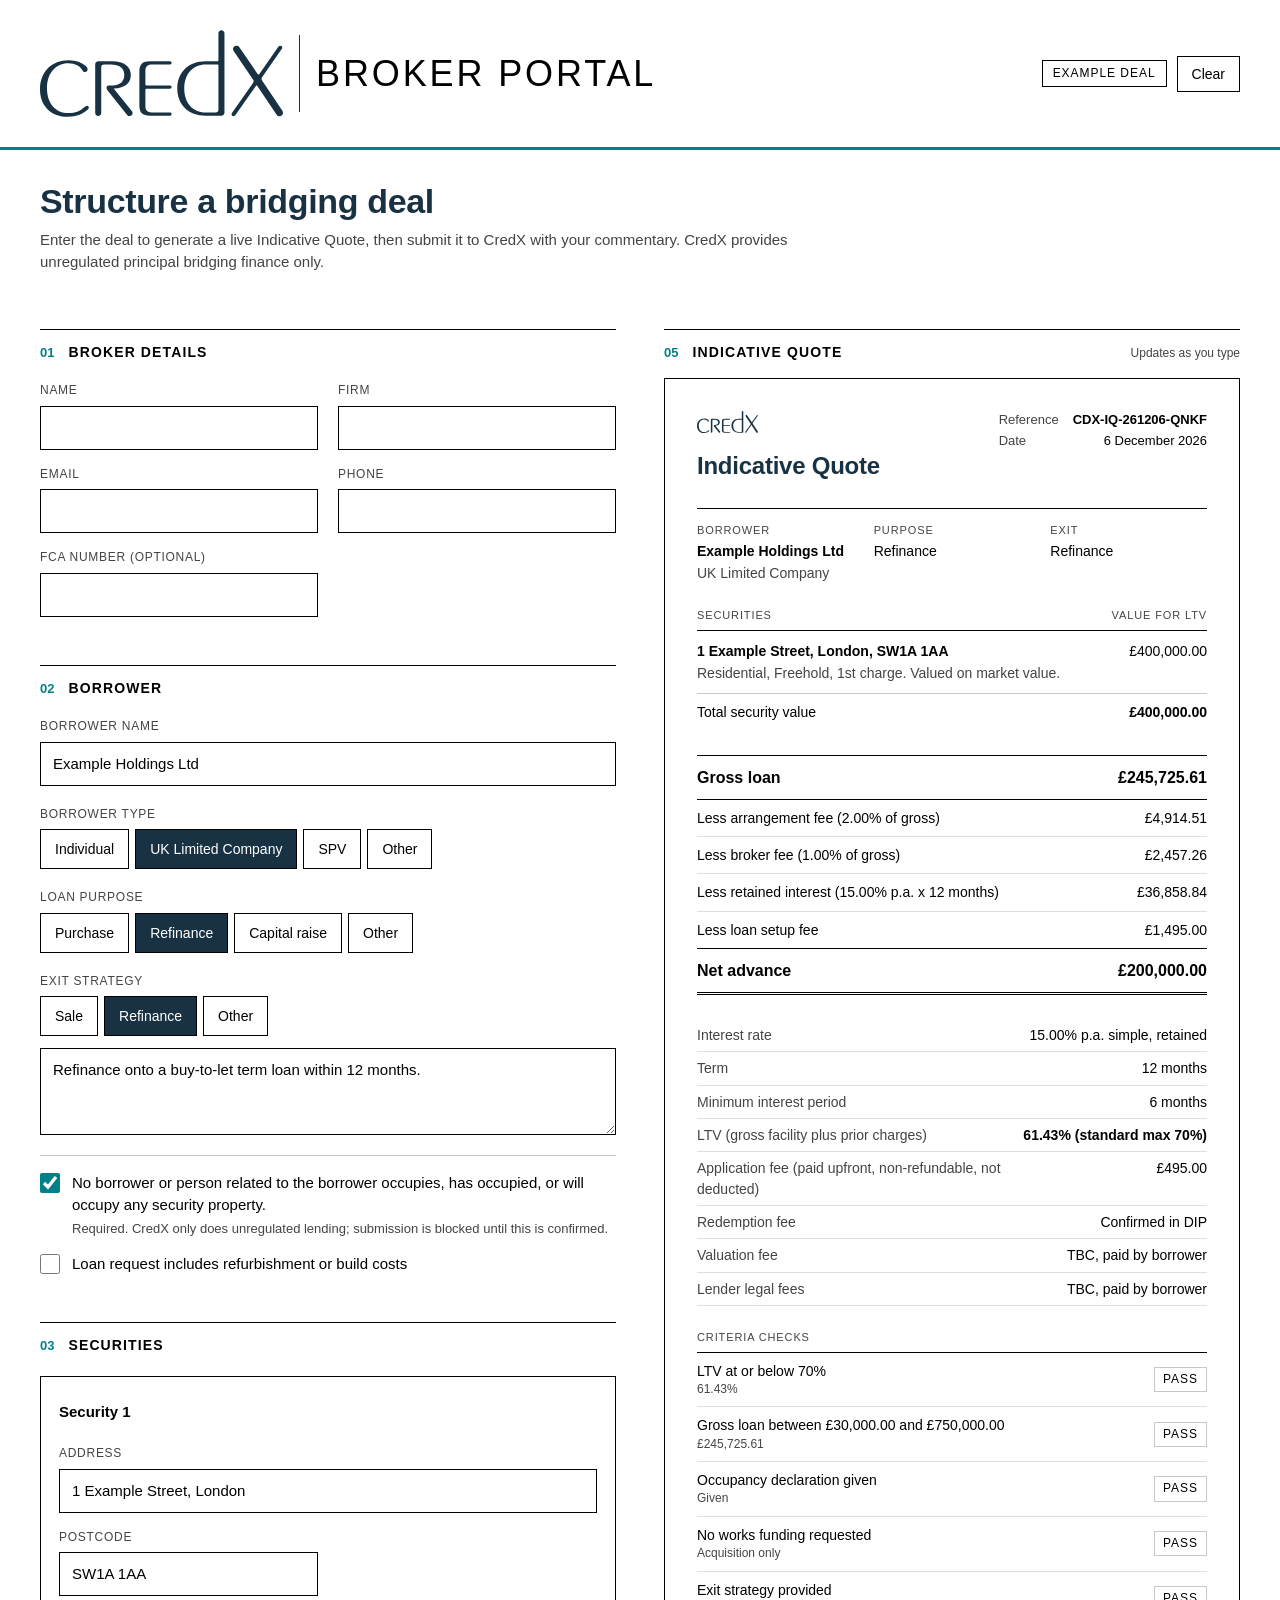
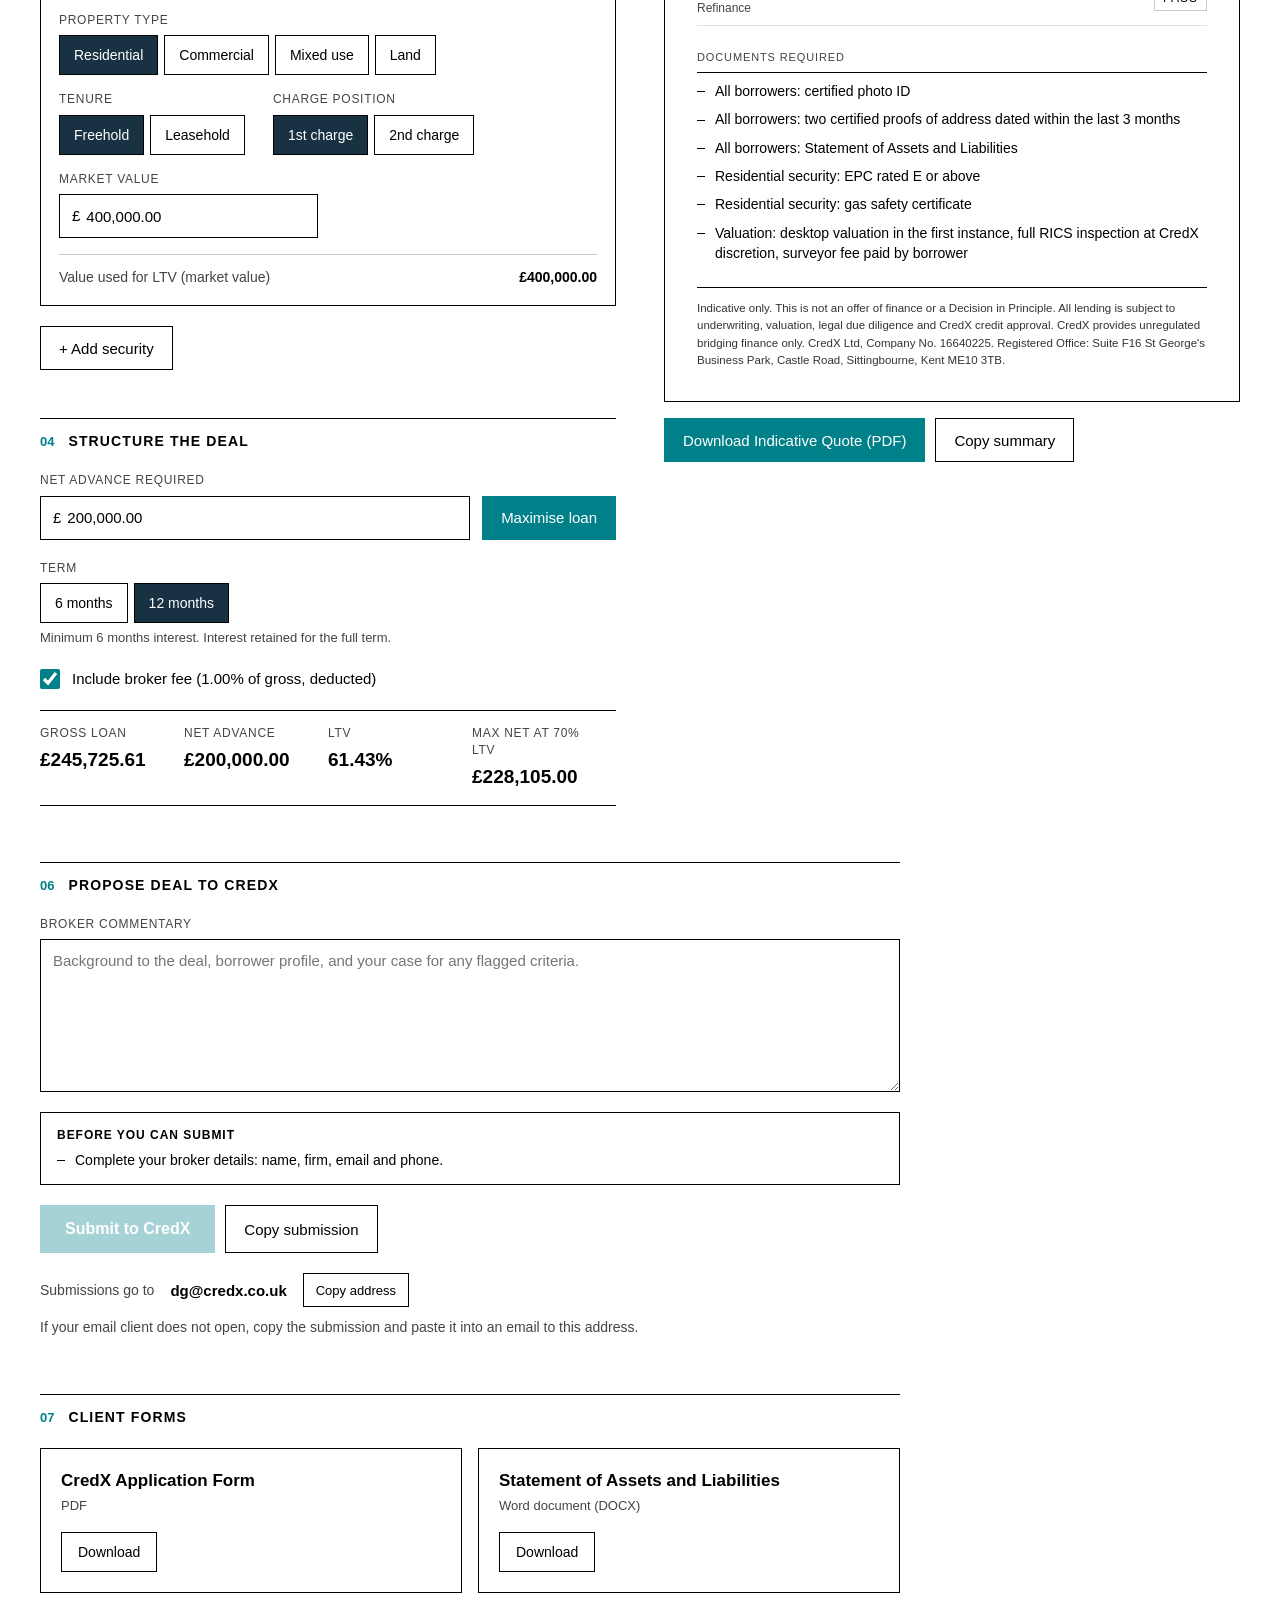
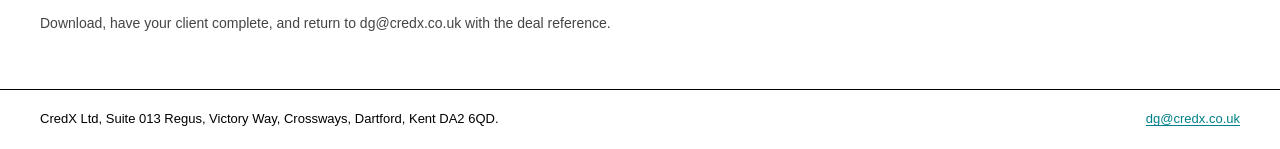
==== index.html @ 8bf1ad6c "Add CredX Broker Portal Static broker portal built from the Claude Design file "CredX Broker Portal." ====
<!DOCTYPE html>
<html lang="en-GB">
<head>
<meta charset="utf-8">
<meta name="viewport" content="width=device-width, initial-scale=1">
<title>CredX Broker Portal</title>
<link rel="icon" href="assets/credx-logo.svg" type="image/svg+xml">
<link rel="stylesheet" href="css/portal.css">
</head>
<body>
<div class="page">

<header class="site-header" data-noprint>
  <div class="wrap">
    <div class="brand">
      <img src="assets/credx-logo.svg" alt="CredX">
      <span class="divider" aria-hidden="true"></span>
      <span class="title">Broker Portal</span>
    </div>
    <div class="header-actions">
      <span class="tag" id="exampleTag">Example deal</span>
      <button type="button" class="btn btn-sm" id="loadExample">Load example</button>
      <button type="button" class="btn btn-sm" id="clearDeal">Clear</button>
    </div>
  </div>
</header>

<main class="wrap">

  <div class="intro" data-noprint>
    <h1>Structure a bridging deal</h1>
    <p>Enter the deal to generate a live Indicative Quote, then submit it to CredX with your commentary. CredX provides unregulated principal bridging finance only.</p>
  </div>

  <div class="main-grid">

    <div class="col" data-noprint>

      <!-- 1 BROKER -->
      <section class="block" aria-labelledby="h-broker">
        <div class="sec-head"><span class="n">01</span><h2 id="h-broker">Broker details</h2></div>
        <div class="fields">
          <label class="field"><span class="lbl">Name</span><input class="input" data-bind="broker.name" autocomplete="name"></label>
          <label class="field"><span class="lbl">Firm</span><input class="input" data-bind="broker.firm" autocomplete="organization"></label>
          <label class="field"><span class="lbl">Email</span><input class="input" type="email" data-bind="broker.email" autocomplete="email"></label>
          <label class="field"><span class="lbl">Phone</span><input class="input" type="tel" data-bind="broker.phone" autocomplete="tel"></label>
          <label class="field"><span class="lbl">FCA number (optional)</span><input class="input" data-bind="broker.fca"></label>
        </div>
      </section>

      <!-- 2 BORROWER -->
      <section class="block" aria-labelledby="h-borrower">
        <div class="sec-head"><span class="n">02</span><h2 id="h-borrower">Borrower</h2></div>
        <label class="field"><span class="lbl">Borrower name</span><input class="input" data-bind="borrower.name"></label>
        <div class="field" role="group" aria-labelledby="l-btype">
          <span class="lbl" id="l-btype">Borrower type</span>
          <div class="seg" data-seg="btype"></div>
        </div>
        <div class="field" role="group" aria-labelledby="l-purpose">
          <span class="lbl" id="l-purpose">Loan purpose</span>
          <div class="seg" data-seg="purpose"></div>
        </div>
        <div class="field">
          <span class="lbl" id="l-exit">Exit strategy</span>
          <div class="seg" data-seg="exit" role="group" aria-labelledby="l-exit"></div>
          <textarea class="textarea" data-bind="borrower.exitDetail" rows="3" style="margin-top:6px" aria-label="Exit detail" placeholder="Exit detail (required): how and when the loan will be repaid"></textarea>
        </div>
        <div class="checks">
          <label class="check">
            <input type="checkbox" data-bind="borrower.occupancy">
            <span class="stack"><span>No borrower or person related to the borrower occupies, has occupied, or will occupy any security property.</span><span class="note">Required. CredX only does unregulated lending; submission is blocked until this is confirmed.</span></span>
          </label>
          <label class="check">
            <input type="checkbox" data-bind="borrower.works">
            <span>Loan request includes refurbishment or build costs</span>
          </label>
          <div class="flagbox" id="worksFlag" role="alert">
            <span class="k">Flag</span>
            <span class="v">CredX does not fund works. Acquisition only.</span>
          </div>
        </div>
      </section>

      <!-- 3 SECURITIES -->
      <section class="block" aria-labelledby="h-secs">
        <div class="sec-head"><span class="n">03</span><h2 id="h-secs">Securities</h2></div>
        <div id="secList" style="display:flex;flex-direction:column;gap:20px"></div>
        <div><button type="button" class="btn" id="addSec">+ Add security</button></div>
      </section>

      <!-- 4 STRUCTURE -->
      <section class="block" aria-labelledby="h-structure">
        <div class="sec-head"><span class="n">04</span><h2 id="h-structure">Structure the deal</h2></div>
        <div class="net-row">
          <label class="field"><span class="lbl">Net advance required</span><span class="money"><span>£</span><input inputmode="decimal" data-bind="net" data-money placeholder="0.00"></span></label>
          <button type="button" class="btn btn-primary" id="maximise">Maximise loan</button>
        </div>
        <div class="field">
          <span class="lbl" id="l-term">Term</span>
          <div class="seg" data-seg="term" role="group" aria-labelledby="l-term"></div>
          <span class="note" id="termNote"></span>
        </div>
        <label class="check center">
          <input type="checkbox" data-bind="brokerOn">
          <span id="brokerFeeLabel"></span>
        </label>
        <div class="stats" aria-live="polite">
          <div class="stat"><span class="lbl">Gross loan</span><b id="rGross"></b></div>
          <div class="stat"><span class="lbl">Net advance</span><b id="rNet"></b></div>
          <div class="stat"><span class="lbl">LTV</span><b id="rLtv"></b></div>
          <div class="stat"><span class="lbl" id="rMaxLabel"></span><b id="rMax"></b></div>
        </div>
        <span class="note" id="rMsg" style="color:var(--ink)">Security value is not sufficient for a loan at the maximum LTV after prior charges.</span>
      </section>
    </div>

    <!-- 5 INDICATIVE QUOTE -->
    <section class="block quote-block" aria-labelledby="h-quote">
      <div class="sec-head" data-noprint><span class="n">05</span><h2 id="h-quote">Indicative Quote</h2><span class="aside">Updates as you type</span></div>
      <article class="quote">
        <div class="q-head">
          <div class="logo">
            <img src="assets/credx-logo.svg" alt="CredX">
            <h3>Indicative Quote</h3>
          </div>
          <div class="q-meta">
            <span>Reference</span><span class="strong" id="qRef"></span>
            <span>Date</span><span id="qDate"></span>
          </div>
        </div>

        <div class="q-parties">
          <div><span class="cap">Borrower</span><span class="strong" id="qBorrower"></span><span class="muted" id="qBorrowerType"></span></div>
          <div><span class="cap">Purpose</span><span id="qPurpose"></span></div>
          <div><span class="cap">Exit</span><span id="qExit"></span></div>
        </div>

        <div class="q-list">
          <div class="head cap cap-rule"><span>Securities</span><span>Value for LTV</span></div>
          <div id="qSecs"></div>
          <div class="row"><span>Total security value</span><span class="strong" id="qTotal"></span></div>
          <div class="row tight" id="qPriorRow"><span>Total prior charges</span><span id="qPrior"></span></div>
        </div>

        <div class="q-list">
          <div class="row total"><span>Gross loan</span><span id="qGross"></span></div>
          <div class="row hair"><span id="qArrLabel"></span><span id="qArr"></span></div>
          <div class="row hair" id="qBrkRow"><span id="qBrkLabel"></span><span id="qBrk"></span></div>
          <div class="row hair"><span id="qIntLabel"></span><span id="qInt"></span></div>
          <div class="row rule"><span>Less loan setup fee</span><span id="qSetup"></span></div>
          <div class="row net"><span>Net advance</span><span id="qNet"></span></div>
        </div>

        <div class="terms">
          <span>Interest rate</span><span id="qRate"></span>
          <span>Term</span><span id="qTerm"></span>
          <span>Minimum interest period</span><span id="qMinInt"></span>
          <span>LTV (gross facility plus prior charges)</span><span class="strong" id="qLtv"></span>
          <span>Application fee (paid upfront, non-refundable, not deducted)</span><span id="qAppFee"></span>
          <span>Redemption fee</span><span id="qRedemption"></span>
          <span>Valuation fee</span><span id="qValuation"></span>
          <span>Lender legal fees</span><span id="qLegal"></span>
        </div>

        <div class="q-list">
          <div class="cap cap-rule">Criteria checks</div>
          <div id="qCriteria"></div>
        </div>

        <div class="bullets">
          <div class="cap cap-rule">Documents required</div>
          <div class="bullets" id="qDocs"></div>
        </div>

        <p class="disclaimer">Indicative only. This is not an offer of finance or a Decision in Principle. All lending is subject to underwriting, valuation, legal due diligence and CredX credit approval. CredX provides unregulated bridging finance only. CredX Ltd, Company No. 16640225. Registered Office: Suite F16 St George's Business Park, Castle Road, Sittingbourne, Kent ME10 3TB.</p>
      </article>
      <div class="actions" data-noprint>
        <button type="button" class="btn btn-primary" id="printQuote">Download Indicative Quote (PDF)</button>
        <button type="button" class="btn" id="copySummary" data-label="Copy summary">Copy summary</button>
      </div>
    </section>
  </div>

  <!-- 6 PROPOSE -->
  <section class="block narrow" data-noprint aria-labelledby="h-propose">
    <div class="sec-head"><span class="n">06</span><h2 id="h-propose">Propose deal to CredX</h2></div>
    <label class="field">
      <span class="lbl" id="commentaryLabel">Broker commentary</span>
      <textarea class="textarea" data-bind="commentary" rows="6" placeholder="Background to the deal, borrower profile, and your case for any flagged criteria."></textarea>
    </label>
    <div class="blockers" id="blockers">
      <span class="k">Before you can submit</span>
      <div class="bullets" id="blockerList"></div>
    </div>
    <div class="actions">
      <button type="button" class="btn btn-primary btn-lg" id="submitDeal">Submit to CredX</button>
      <button type="button" class="btn btn-tall" id="copySubmission" data-label="Copy submission">Copy submission</button>
    </div>
    <p class="done" id="submitted" role="status">Your email is ready to send. CredX will review the deal and, if suitable, issue a formal DIP.</p>
    <div class="sendto">
      <span class="muted">Submissions go to</span>
      <span class="addr" id="submitEmail"></span>
      <button type="button" class="btn btn-xs" id="copyEmail" data-label="Copy address">Copy address</button>
      <span class="full">If your email client does not open, copy the submission and paste it into an email to this address.</span>
    </div>
  </section>

  <!-- 7 FORMS -->
  <section class="block narrow" data-noprint aria-labelledby="h-forms">
    <div class="sec-head"><span class="n">07</span><h2 id="h-forms">Client forms</h2></div>
    <div class="form-grid">
      <div class="form-card">
        <div><span class="name">CredX Application Form</span><span class="note">PDF</span></div>
        <a class="dl" id="formApp" download>Download</a>
      </div>
      <div class="form-card">
        <div><span class="name">Statement of Assets and Liabilities</span><span class="note">Word document (DOCX)</span></div>
        <a class="dl" id="formSal" download>Download</a>
      </div>
    </div>
    <p class="muted" style="margin:0;font-size:14px">Download, have your client complete, and return to <span class="submit-email-text"></span> with the deal reference.</p>
  </section>
</main>

<footer class="site-footer" data-noprint>
  <div class="wrap">
    <span>CredX Ltd, Suite 013 Regus, Victory Way, Crossways, Dartford, Kent DA2 6QD.</span>
    <a id="footerEmail"></a>
  </div>
</footer>
</div>

<div class="sr-only" aria-live="polite" id="announce"></div>

<script src="js/config.js"></script>
<script src="js/calc.js"></script>
<script src="js/app.js"></script>
</body>
</html>
---- css/portal.css ----
:root {
  --ink: #000;
  --navy: #193243;
  --teal: #008189;
  --muted: #444;
  --rule: #c8c8c8;
  --hair: #e0e0e0;
  --amber: #B45309;
  --red: #C62828;
  --gutter: clamp(16px, 4vw, 40px);
}

html, body { margin: 0; padding: 0; background: #fff; color: var(--ink); }
body { font-family: Aptos, "Segoe UI", Calibri, sans-serif; font-variant-numeric: tabular-nums; -webkit-text-size-adjust: 100%; }
* { box-sizing: border-box; }
a { color: var(--teal); text-decoration: underline; text-underline-offset: 2px; }
a:hover { color: var(--navy); text-decoration-thickness: 2px; }
input, textarea, select, button { font-family: inherit; font-variant-numeric: tabular-nums; }
input[type=checkbox] { accent-color: var(--teal); }
[hidden] { display: none !important; }

.page { min-height: 100vh; display: flex; flex-direction: column; font-size: 15px; line-height: 1.45; }
.wrap { max-width: 1280px; margin: 0 auto; width: 100%; }

/* Header */
.site-header { border-bottom: 3px solid var(--teal); }
.site-header .wrap { padding: 18px var(--gutter); display: flex; flex-wrap: wrap; align-items: center; justify-content: space-between; gap: 16px; }
.brand { display: flex; align-items: center; gap: 16px; min-width: 0; }
.brand img { width: 243px; max-width: 42vw; height: auto; aspect-ratio: 243 / 111; object-fit: contain; display: block; }
.brand .divider { width: 1px; height: 77px; max-height: 18vw; background: var(--navy); flex: none; }
.brand .title { letter-spacing: .08em; text-transform: uppercase; font-size: clamp(18px, 4.5vw, 36px); line-height: 1.1; }
.header-actions { display: flex; align-items: center; gap: 10px; }
.tag { border: 1px solid var(--ink); padding: 4px 10px; font-size: 12px; letter-spacing: .08em; text-transform: uppercase; }

/* Buttons */
.btn { height: 44px; padding: 0 18px; border: 1px solid var(--ink); background: #fff; color: var(--ink); font-size: 15px; cursor: pointer; border-radius: 0; }
.btn:hover { text-decoration: underline; }
.btn:focus-visible, .seg button:focus-visible, .dl:focus-visible { outline: 2px solid var(--teal); outline-offset: 2px; }
.btn-sm { height: 36px; padding: 0 14px; font-size: 14px; }
.btn-xs { height: 34px; padding: 0 12px; font-size: 13px; }
.btn-primary { border-color: var(--teal); background: var(--teal); color: #fff; }
.btn-lg { height: 48px; padding: 0 24px; font-size: 16px; font-weight: 600; }
.btn-tall { height: 48px; }
.btn[disabled] { opacity: .35; cursor: not-allowed; }
.btn[disabled]:hover { text-decoration: none; }

/* Layout */
main.wrap { flex: 1; padding: 32px var(--gutter) 56px; display: flex; flex-direction: column; gap: 56px; }
.intro { display: flex; flex-direction: column; gap: 8px; max-width: 760px; }
.intro h1 { margin: 0; color: var(--navy); font-size: clamp(26px, 4vw, 34px); font-weight: 600; letter-spacing: -.01em; line-height: 1.15; }
.intro p { margin: 0; color: var(--muted); text-wrap: pretty; }
.main-grid { display: grid; grid-template-columns: repeat(auto-fit, minmax(min(100%, 500px), 1fr)); gap: 48px; align-items: start; }
.col { display: flex; flex-direction: column; gap: 48px; min-width: 0; }
.narrow { max-width: 860px; }

section.block { display: flex; flex-direction: column; gap: 20px; min-width: 0; }
section.quote-block { gap: 16px; }
.sec-head { display: flex; align-items: baseline; gap: 14px; border-top: 1px solid var(--ink); padding-top: 12px; }
.sec-head .n { font-size: 13px; color: var(--teal); font-weight: 600; }
.sec-head h2 { margin: 0; flex: none; white-space: nowrap; font-size: 14px; font-weight: 600; letter-spacing: .08em; text-transform: uppercase; }
.sec-head .aside { margin-left: auto; font-size: 12px; color: var(--muted); }

/* Fields */
.fields { display: grid; grid-template-columns: repeat(auto-fill, minmax(min(100%, 220px), 1fr)); gap: 16px 20px; }
.fields.sm { grid-template-columns: repeat(auto-fill, minmax(min(100%, 200px), 1fr)); }
.fields .full { grid-column: 1 / -1; }
.field { display: flex; flex-direction: column; gap: 6px; min-width: 0; }
.lbl { font-size: 12px; letter-spacing: .06em; text-transform: uppercase; color: var(--muted); }
.input, .textarea { width: 100%; border: 1px solid var(--ink); border-radius: 0; font-size: 15px; background: #fff; color: var(--ink); outline: none; }
.input { height: 44px; padding: 0 12px; }
.textarea { padding: 10px 12px; line-height: 1.45; resize: vertical; }
.input:focus, .textarea:focus { box-shadow: inset 0 0 0 1px var(--ink); }
.upper { text-transform: uppercase; }
.money { display: flex; align-items: center; border: 1px solid var(--ink); height: 44px; }
.money:focus-within { box-shadow: inset 0 0 0 1px var(--ink); }
.money span { padding: 0 0 0 12px; }
.money input { flex: 1; min-width: 0; height: 42px; padding: 0 12px 0 6px; border: none; font-size: 15px; background: #fff; color: var(--ink); outline: none; }

.seg { display: flex; flex-wrap: wrap; gap: 6px; }
.seg button { min-height: 40px; padding: 0 14px; border: 1px solid var(--ink); border-radius: 0; font-size: 14px; cursor: pointer; background: #fff; color: var(--ink); }
.seg button[aria-pressed="true"] { background: var(--navy); color: #fff; }
.seg-row { display: flex; flex-wrap: wrap; gap: 16px 28px; }

.checks { display: flex; flex-direction: column; gap: 14px; border-top: 1px solid var(--rule); padding-top: 16px; }
.check { display: flex; gap: 12px; align-items: flex-start; cursor: pointer; }
.check.center { align-items: center; }
.check input { width: 20px; height: 20px; margin: 1px 0 0; flex: none; }
.check.center input { margin: 0; }
.check .stack { display: flex; flex-direction: column; gap: 4px; }
.note { font-size: 13px; color: var(--muted); }
.flagbox { border: 2px solid var(--ink); padding: 12px 16px; display: flex; gap: 14px; align-items: baseline; }
.flagbox .k { font-size: 12px; font-weight: 700; letter-spacing: .1em; text-transform: uppercase; }
.flagbox .v { font-weight: 600; }

/* Securities */
.sec-card { display: flex; flex-direction: column; gap: 16px; border: 1px solid var(--ink); padding: 18px; }
.sec-card .top { display: flex; justify-content: space-between; align-items: center; gap: 12px; min-height: 34px; }
.sec-card .top span { font-weight: 600; }
.ltv-line { display: flex; justify-content: space-between; gap: 12px; border-top: 1px solid var(--rule); padding-top: 12px; font-size: 14px; }
.ltv-line span:first-child { color: var(--muted); }
.ltv-line span:last-child { font-weight: 600; white-space: nowrap; }

/* Structure */
.net-row { display: flex; flex-wrap: wrap; gap: 12px; align-items: flex-end; }
.net-row .field { flex: 1 1 240px; }
.stats { display: grid; grid-template-columns: repeat(auto-fit, minmax(min(100%, 130px), 1fr)); border-top: 1px solid var(--ink); border-bottom: 1px solid var(--ink); }
.stat { padding: 14px 12px 14px 0; display: flex; flex-direction: column; gap: 4px; }
.stat b { font-size: 19px; font-weight: 600; }

/* Quote */
.quote { border: 1px solid var(--ink); padding: clamp(18px, 3vw, 32px); display: flex; flex-direction: column; gap: 24px; background: #fff; }
.q-head { display: flex; justify-content: space-between; align-items: flex-start; gap: 16px; flex-wrap: wrap; }
.q-head .logo { display: flex; flex-direction: column; gap: 6px; }
.q-head img { height: 22px; width: auto; display: block; align-self: flex-start; }
.q-head h3 { margin: 10px 0 0; font-size: 24px; font-weight: 600; color: var(--navy); letter-spacing: -.01em; }
.q-meta { display: grid; grid-template-columns: auto auto; gap: 2px 14px; font-size: 13px; }
.q-meta span:nth-child(odd) { color: var(--muted); }
.q-meta span:nth-child(even) { text-align: right; }
.q-parties { display: grid; grid-template-columns: repeat(auto-fit, minmax(min(100%, 150px), 1fr)); gap: 12px 20px; border-top: 1px solid var(--ink); padding-top: 14px; font-size: 14px; }
.q-parties > div { display: flex; flex-direction: column; gap: 2px; }
.cap { font-size: 11px; letter-spacing: .08em; text-transform: uppercase; color: var(--muted); }
.cap-rule { border-bottom: 1px solid var(--ink); padding-bottom: 6px; }
.muted { color: var(--muted); }
.strong { font-weight: 600; }

.q-list { display: flex; flex-direction: column; font-size: 14px; }
.q-list .head { display: flex; justify-content: space-between; gap: 12px; }
.q-sec { display: flex; justify-content: space-between; gap: 16px; padding: 10px 0; border-bottom: 1px solid var(--rule); }
.q-sec > div { display: flex; flex-direction: column; gap: 2px; min-width: 0; }
.q-sec .addr { font-weight: 600; overflow-wrap: anywhere; }
.q-sec > span { white-space: nowrap; }
.row { display: flex; justify-content: space-between; gap: 12px; padding: 8px 0; }
.row.tight { padding: 0 0 8px; }
.row.hair { border-bottom: 1px solid var(--hair); }
.row.rule { border-bottom: 1px solid var(--ink); }
.row.total { border-top: 1px solid var(--ink); border-bottom: 1px solid var(--ink); padding: 10px 0; font-size: 16px; font-weight: 600; }
.row.net { border-bottom: 3px double var(--ink); padding: 10px 0; font-size: 16px; font-weight: 600; }
.row span:last-child { text-align: right; white-space: nowrap; }

.terms { display: grid; grid-template-columns: minmax(0, 1fr) auto; font-size: 14px; }
.terms span { padding: 6px 0; border-bottom: 1px solid var(--hair); }
.terms span:nth-child(odd) { padding-right: 12px; color: var(--muted); }
.terms span:nth-child(even) { text-align: right; }

.crit { display: flex; justify-content: space-between; align-items: center; gap: 12px; padding: 8px 0; border-bottom: 1px solid var(--hair); font-size: 14px; }
.crit > span:first-child { display: flex; flex-direction: column; min-width: 0; }
.crit small { font-size: 12px; color: var(--muted); }
.crit small.amber { color: var(--amber); }
.crit small.flag { color: var(--red); }
.badge { min-width: 52px; text-align: center; font-size: 12px; letter-spacing: .08em; text-transform: uppercase; padding: 3px 8px; border: 1px solid var(--rule); flex: none; }
.badge.amber { font-weight: 700; border: 2px solid var(--amber); color: var(--amber); }
.badge.flag { font-weight: 700; border: 2px solid var(--red); color: var(--red); }
.amber-text { color: var(--amber); }
.red-text { color: var(--red); }

.bullets { display: flex; flex-direction: column; gap: 8px; }
.bullet { display: flex; gap: 10px; align-items: flex-start; font-size: 14px; }
.bullet::before { content: ""; flex: none; width: 8px; border-top: 1px solid var(--ink); margin-top: .72em; }
.bullet span { text-wrap: pretty; }
.disclaimer { margin: 0; border-top: 1px solid var(--ink); padding-top: 12px; font-size: 11.5px; line-height: 1.5; color: #333; text-wrap: pretty; }
.actions { display: flex; flex-wrap: wrap; gap: 10px; }

/* Propose */
.blockers { display: flex; flex-direction: column; gap: 6px; border: 1px solid var(--ink); padding: 14px 16px; }
.blockers .k { font-size: 12px; font-weight: 700; letter-spacing: .08em; text-transform: uppercase; }
.done { margin: 0; border-top: 1px solid var(--ink); border-bottom: 1px solid var(--ink); padding: 12px 0; font-weight: 600; }
.sendto { display: flex; flex-wrap: wrap; align-items: center; gap: 10px 16px; font-size: 14px; }
.sendto .addr { user-select: all; font-weight: 600; font-size: 15px; }
.sendto .full { color: var(--muted); flex-basis: 100%; }

/* Forms */
.form-grid { display: grid; grid-template-columns: repeat(auto-fit, minmax(min(100%, 280px), 1fr)); gap: 16px; }
.form-card { border: 1px solid var(--ink); padding: 20px; display: flex; flex-direction: column; gap: 16px; justify-content: space-between; }
.form-card > div { display: flex; flex-direction: column; gap: 4px; }
.form-card .name { font-size: 17px; font-weight: 600; }
.dl { align-self: flex-start; display: inline-flex; align-items: center; height: 40px; padding: 0 16px; border: 1px solid var(--ink); color: var(--ink); text-decoration: none; font-size: 14px; }
.dl:hover { color: var(--ink); text-decoration: underline; text-decoration-thickness: 1px; }

/* Footer */
.site-footer { border-top: 1px solid var(--ink); }
.site-footer .wrap { padding: 20px var(--gutter); display: flex; flex-wrap: wrap; justify-content: space-between; gap: 8px 24px; font-size: 13px; }

.sr-only { position: absolute; width: 1px; height: 1px; padding: 0; margin: -1px; overflow: hidden; clip: rect(0 0 0 0); white-space: nowrap; border: 0; }

@media print {
  @page { size: A4; margin: 14mm; }
  [data-noprint] { display: none !important; }
  .main-grid { display: block !important; }
  main.wrap { padding: 0; }
  .quote { border: none !important; padding: 0 !important; }
  body { -webkit-print-color-adjust: exact; print-color-adjust: exact; }
}
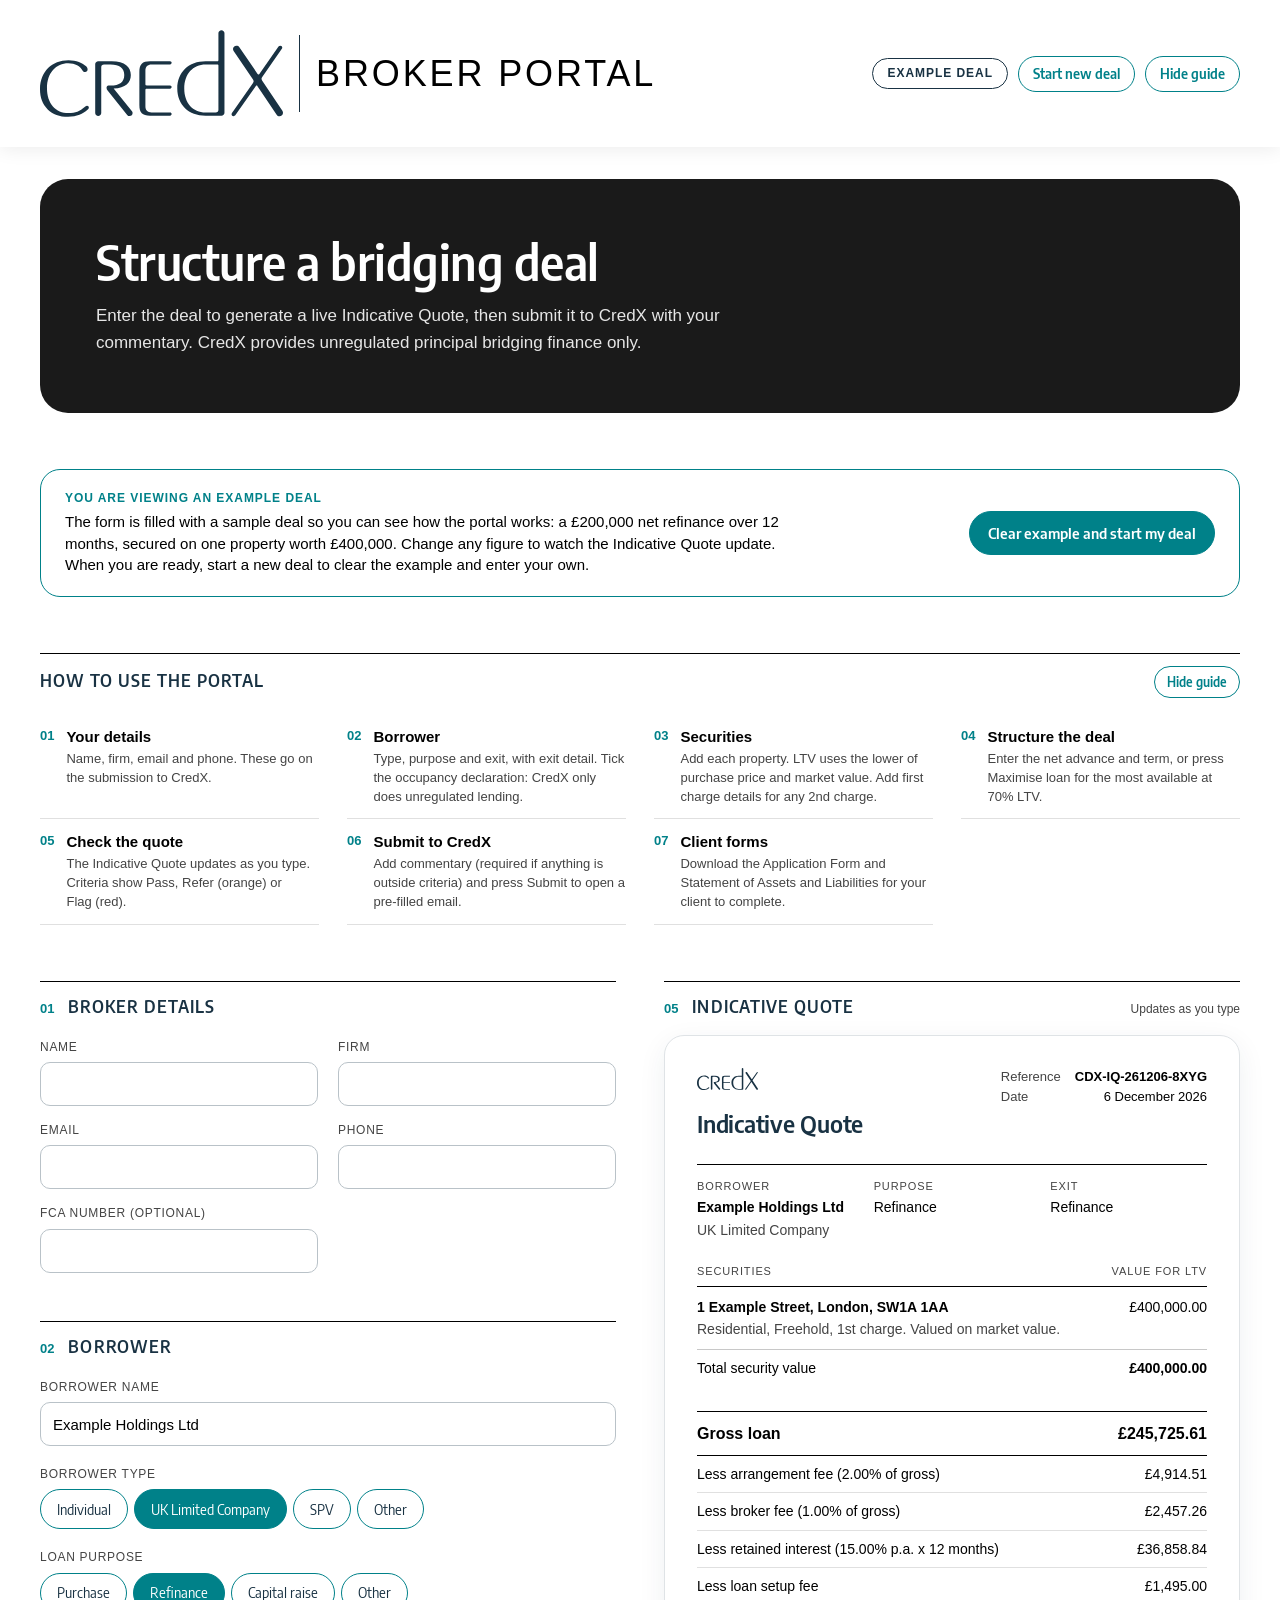
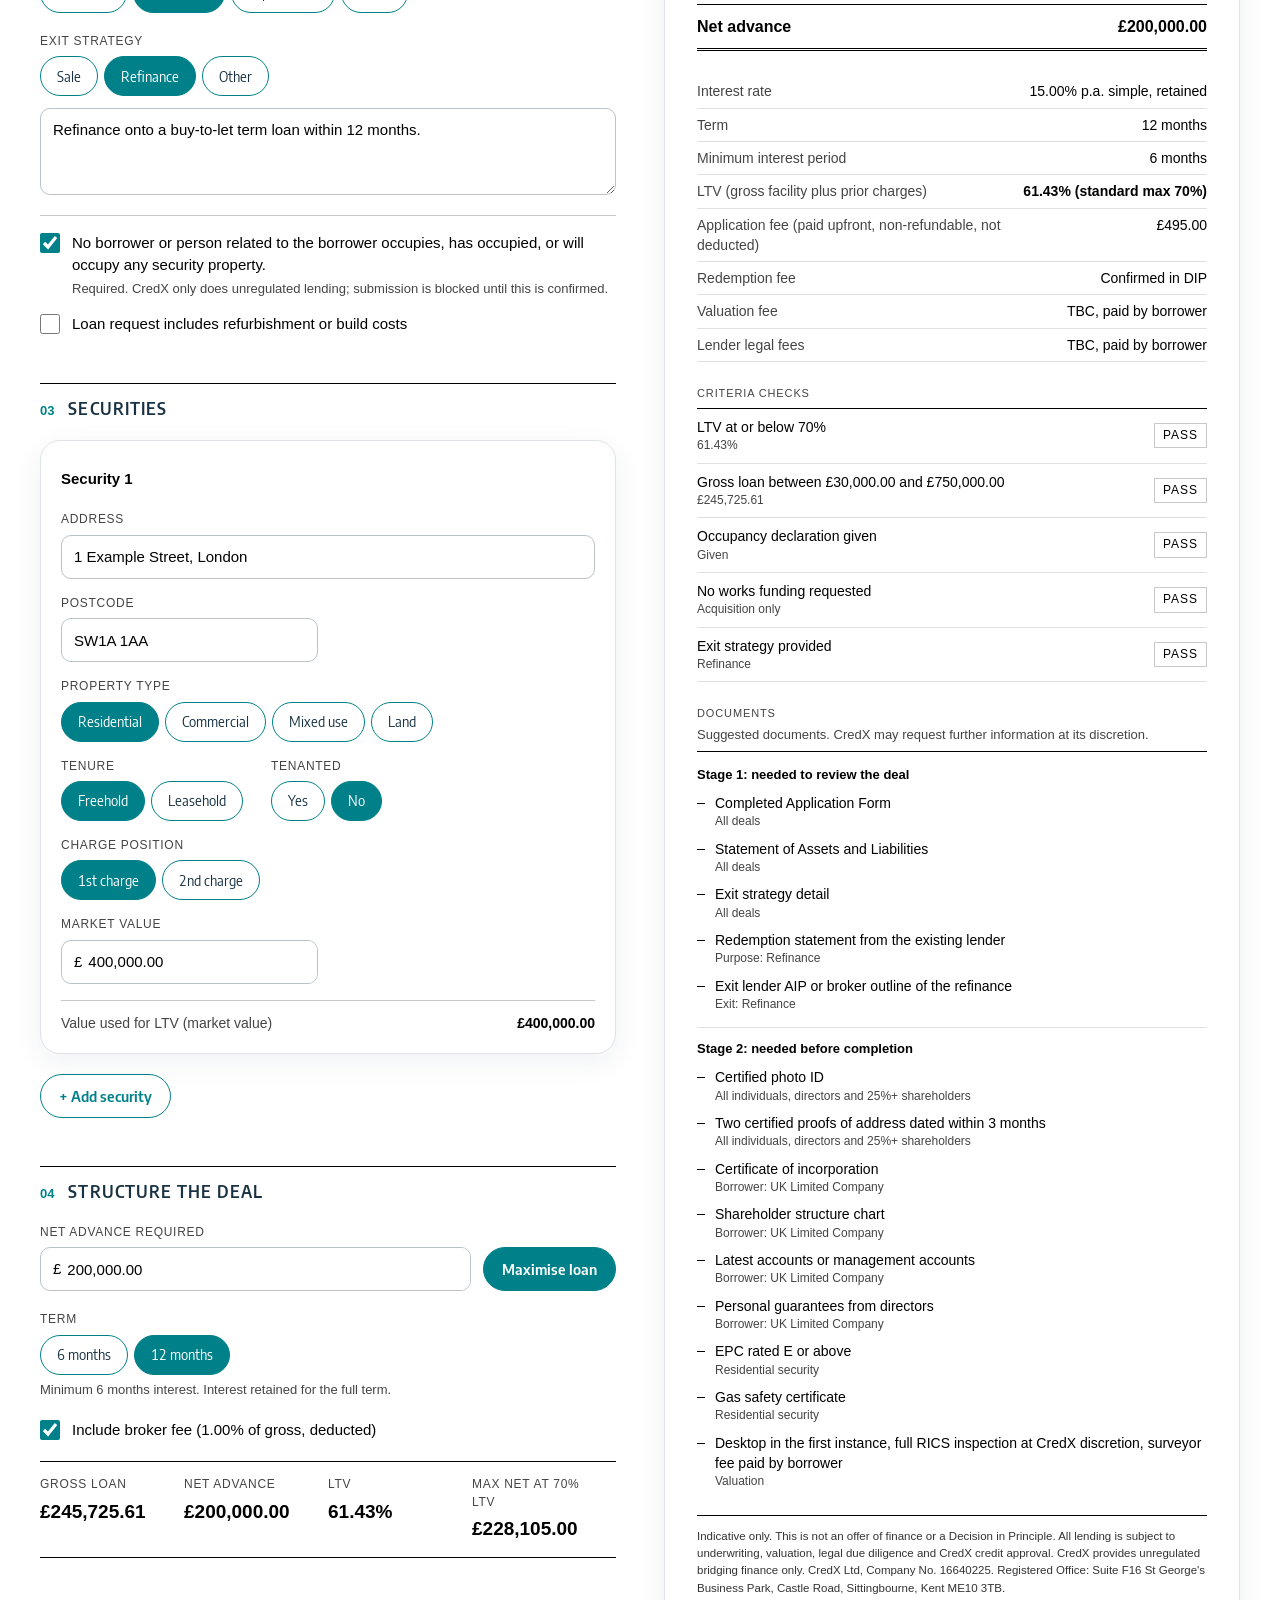
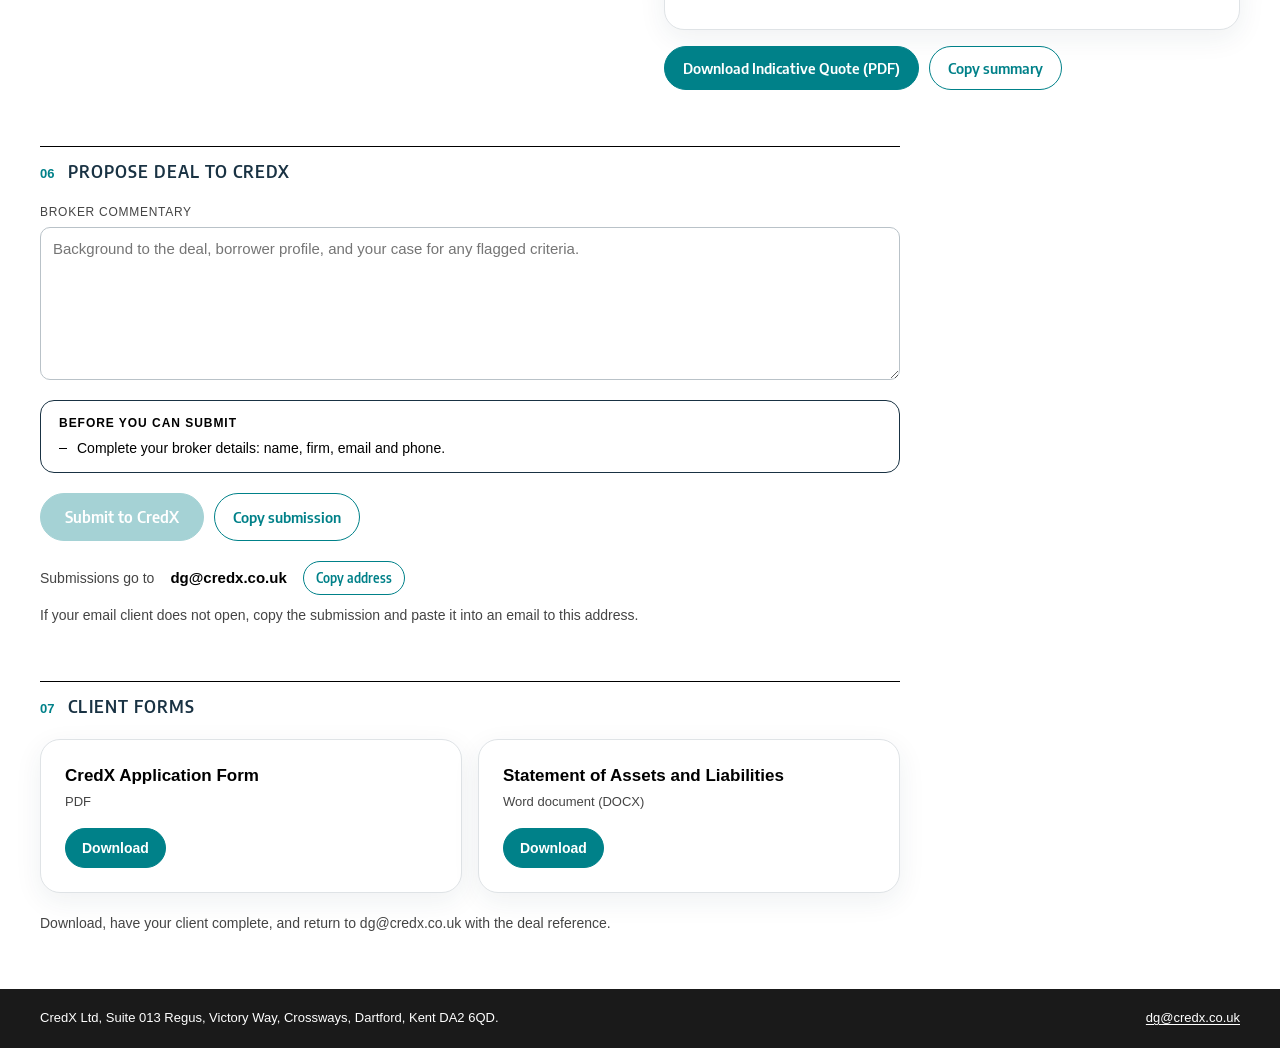
==== commit 4a0acb4a: "Update Broker Portal to v2 design This brings the CredX Broker Portal in line with the Claude Design" ====
--- a/index.html
+++ b/index.html
@@ -5,6 +5,7 @@
 <meta name="viewport" content="width=device-width, initial-scale=1">
 <title>CredX Broker Portal</title>
 <link rel="icon" href="assets/credx-logo.svg" type="image/svg+xml">
+<link rel="preload" href="assets/fonts/encode-sans-semi-condensed-600.woff2" as="font" type="font/woff2" crossorigin>
 <link rel="stylesheet" href="css/portal.css">
 </head>
 <body>
@@ -19,25 +20,54 @@
     </div>
     <div class="header-actions">
       <span class="tag" id="exampleTag">Example deal</span>
-      <button type="button" class="btn btn-sm" id="loadExample">Load example</button>
-      <button type="button" class="btn btn-sm" id="clearDeal">Clear</button>
+      <button type="button" class="btn btn-sm" data-action="example" id="loadExampleTop">Load example deal</button>
+      <button type="button" class="btn btn-sm" data-action="clear">Start new deal</button>
+      <button type="button" class="btn btn-sm" data-action="guide" id="guideToggle" aria-controls="guide">Hide guide</button>
     </div>
   </div>
 </header>
 
 <main class="wrap">
 
-  <div class="intro" data-noprint>
+  <div class="hero" data-noprint>
     <h1>Structure a bridging deal</h1>
     <p>Enter the deal to generate a live Indicative Quote, then submit it to CredX with your commentary. CredX provides unregulated principal bridging finance only.</p>
   </div>
 
+  <div class="banner example" id="exampleBanner" data-noprint>
+    <div class="copy">
+      <span class="k">You are viewing an example deal</span>
+      <span>The form is filled with a sample deal so you can see how the portal works: a £200,000 net refinance over 12 months, secured on one property worth £400,000. Change any figure to watch the Indicative Quote update. When you are ready, start a new deal to clear the example and enter your own.</span>
+    </div>
+    <button type="button" class="btn btn-primary" data-action="clear">Clear example and start my deal</button>
+  </div>
+  <div class="banner plain" id="plainBanner" data-noprint>
+    <span>Not sure where to start? Load the example deal to see a completed quote, then start a new deal when you are ready.</span>
+    <button type="button" class="btn btn-md" data-action="example">Load example deal</button>
+  </div>
+
+  <section class="guide" id="guide" data-noprint aria-labelledby="h-guide">
+    <div class="sec-head">
+      <h2 id="h-guide">How to use the portal</h2>
+      <button type="button" class="btn btn-xxs" data-action="guide">Hide guide</button>
+    </div>
+    <div class="guide-grid">
+      <a href="#step1"><span class="num">01</span><span class="txt"><b>Your details</b><small>Name, firm, email and phone. These go on the submission to CredX.</small></span></a>
+      <a href="#step2"><span class="num">02</span><span class="txt"><b>Borrower</b><small>Type, purpose and exit, with exit detail. Tick the occupancy declaration: CredX only does unregulated lending.</small></span></a>
+      <a href="#step3"><span class="num">03</span><span class="txt"><b>Securities</b><small>Add each property. LTV uses the lower of purchase price and market value. Add first charge details for any 2nd charge.</small></span></a>
+      <a href="#step4"><span class="num">04</span><span class="txt"><b>Structure the deal</b><small>Enter the net advance and term, or press Maximise loan for the most available at <span class="max-ltv-text">70%</span> LTV.</small></span></a>
+      <a href="#step5"><span class="num">05</span><span class="txt"><b>Check the quote</b><small>The Indicative Quote updates as you type. Criteria show Pass, Refer (orange) or Flag (red).</small></span></a>
+      <a href="#step6"><span class="num">06</span><span class="txt"><b>Submit to CredX</b><small>Add commentary (required if anything is outside criteria) and press Submit to open a pre-filled email.</small></span></a>
+      <a href="#step7"><span class="num">07</span><span class="txt"><b>Client forms</b><small>Download the Application Form and Statement of Assets and Liabilities for your client to complete.</small></span></a>
+    </div>
+  </section>
+
   <div class="main-grid">
 
     <div class="col" data-noprint>
 
       <!-- 1 BROKER -->
-      <section class="block" aria-labelledby="h-broker">
+      <section class="block" id="step1" aria-labelledby="h-broker">
         <div class="sec-head"><span class="n">01</span><h2 id="h-broker">Broker details</h2></div>
         <div class="fields">
           <label class="field"><span class="lbl">Name</span><input class="input" data-bind="broker.name" autocomplete="name"></label>
@@ -49,16 +79,20 @@
       </section>
 
       <!-- 2 BORROWER -->
-      <section class="block" aria-labelledby="h-borrower">
+      <section class="block" id="step2" aria-labelledby="h-borrower">
         <div class="sec-head"><span class="n">02</span><h2 id="h-borrower">Borrower</h2></div>
         <label class="field"><span class="lbl">Borrower name</span><input class="input" data-bind="borrower.name"></label>
         <div class="field" role="group" aria-labelledby="l-btype">
           <span class="lbl" id="l-btype">Borrower type</span>
           <div class="seg" data-seg="btype"></div>
         </div>
-        <div class="field" role="group" aria-labelledby="l-purpose">
+        <div class="field">
           <span class="lbl" id="l-purpose">Loan purpose</span>
-          <div class="seg" data-seg="purpose"></div>
+          <div class="seg" data-seg="purpose" role="group" aria-labelledby="l-purpose"></div>
+          <label class="check center spaced" id="auctionRow">
+            <input type="checkbox" data-bind="borrower.auction">
+            <span>Purchase at auction</span>
+          </label>
         </div>
         <div class="field">
           <span class="lbl" id="l-exit">Exit strategy</span>
@@ -82,14 +116,14 @@
       </section>
 
       <!-- 3 SECURITIES -->
-      <section class="block" aria-labelledby="h-secs">
+      <section class="block" id="step3" aria-labelledby="h-secs">
         <div class="sec-head"><span class="n">03</span><h2 id="h-secs">Securities</h2></div>
         <div id="secList" style="display:flex;flex-direction:column;gap:20px"></div>
         <div><button type="button" class="btn" id="addSec">+ Add security</button></div>
       </section>
 
       <!-- 4 STRUCTURE -->
-      <section class="block" aria-labelledby="h-structure">
+      <section class="block" id="step4" aria-labelledby="h-structure">
         <div class="sec-head"><span class="n">04</span><h2 id="h-structure">Structure the deal</h2></div>
         <div class="net-row">
           <label class="field"><span class="lbl">Net advance required</span><span class="money"><span>£</span><input inputmode="decimal" data-bind="net" data-money placeholder="0.00"></span></label>
@@ -115,9 +149,9 @@
     </div>
 
     <!-- 5 INDICATIVE QUOTE -->
-    <section class="block quote-block" aria-labelledby="h-quote">
+    <section class="block quote-block" id="step5" aria-labelledby="h-quote">
       <div class="sec-head" data-noprint><span class="n">05</span><h2 id="h-quote">Indicative Quote</h2><span class="aside">Updates as you type</span></div>
-      <article class="quote">
+      <article class="quote card">
         <div class="q-head">
           <div class="logo">
             <img src="assets/credx-logo.svg" alt="CredX">
@@ -167,9 +201,13 @@
           <div id="qCriteria"></div>
         </div>
 
-        <div class="bullets">
-          <div class="cap cap-rule">Documents required</div>
-          <div class="bullets" id="qDocs"></div>
+        <div class="docs">
+          <div class="head">
+            <span class="cap">Documents</span>
+            <span class="note">Suggested documents. CredX may request further information at its discretion.</span>
+          </div>
+          <div class="stage"><b>Stage 1: needed to review the deal</b><div class="bullets" id="qDocs1"></div></div>
+          <div class="stage"><b>Stage 2: needed before completion</b><div class="bullets" id="qDocs2"></div></div>
         </div>
 
         <p class="disclaimer">Indicative only. This is not an offer of finance or a Decision in Principle. All lending is subject to underwriting, valuation, legal due diligence and CredX credit approval. CredX provides unregulated bridging finance only. CredX Ltd, Company No. 16640225. Registered Office: Suite F16 St George's Business Park, Castle Road, Sittingbourne, Kent ME10 3TB.</p>
@@ -182,7 +220,7 @@
   </div>
 
   <!-- 6 PROPOSE -->
-  <section class="block narrow" data-noprint aria-labelledby="h-propose">
+  <section class="block narrow" id="step6" data-noprint aria-labelledby="h-propose">
     <div class="sec-head"><span class="n">06</span><h2 id="h-propose">Propose deal to CredX</h2></div>
     <label class="field">
       <span class="lbl" id="commentaryLabel">Broker commentary</span>
@@ -206,14 +244,14 @@
   </section>
 
   <!-- 7 FORMS -->
-  <section class="block narrow" data-noprint aria-labelledby="h-forms">
+  <section class="block narrow" id="step7" data-noprint aria-labelledby="h-forms">
     <div class="sec-head"><span class="n">07</span><h2 id="h-forms">Client forms</h2></div>
     <div class="form-grid">
-      <div class="form-card">
+      <div class="form-card card">
         <div><span class="name">CredX Application Form</span><span class="note">PDF</span></div>
         <a class="dl" id="formApp" download>Download</a>
       </div>
-      <div class="form-card">
+      <div class="form-card card">
         <div><span class="name">Statement of Assets and Liabilities</span><span class="note">Word document (DOCX)</span></div>
         <a class="dl" id="formSal" download>Download</a>
       </div>
@@ -229,8 +267,6 @@
   </div>
 </footer>
 </div>
-
-<div class="sr-only" aria-live="polite" id="announce"></div>
 
 <script src="js/config.js"></script>
 <script src="js/calc.js"></script>
--- a/css/portal.css
+++ b/css/portal.css
@@ -1,13 +1,38 @@
+/* Encode Sans Semi Condensed (SIL Open Font License), Latin subset, self-hosted.
+   Only the two weights the design uses are shipped. */
+@font-face {
+  font-family: 'Encode Sans Semi Condensed';
+  font-style: normal;
+  font-weight: 400;
+  font-display: swap;
+  src: url('../assets/fonts/encode-sans-semi-condensed-400.woff2') format('woff2');
+  unicode-range: U+0000-00FF, U+0131, U+0152-0153, U+02BB-02BC, U+02C6, U+02DA, U+02DC, U+0304, U+0308, U+0329, U+2000-206F, U+20AC, U+2122, U+2191, U+2193, U+2212, U+2215, U+FEFF, U+FFFD;
+}
+@font-face {
+  font-family: 'Encode Sans Semi Condensed';
+  font-style: normal;
+  font-weight: 600;
+  font-display: swap;
+  src: url('../assets/fonts/encode-sans-semi-condensed-600.woff2') format('woff2');
+  unicode-range: U+0000-00FF, U+0131, U+0152-0153, U+02BB-02BC, U+02C6, U+02DA, U+02DC, U+0304, U+0308, U+0329, U+2000-206F, U+20AC, U+2122, U+2191, U+2193, U+2212, U+2215, U+FEFF, U+FFFD;
+}
+
 :root {
   --ink: #000;
   --navy: #193243;
   --teal: #008189;
+  --teal-ring: rgba(0, 129, 137, .18);
+  --dark: #1a1a1a;
   --muted: #444;
   --rule: #c8c8c8;
   --hair: #e0e0e0;
+  --field: #b9c2c8;
+  --card: #dfe3e6;
+  --shadow: 0 8px 28px rgba(25, 50, 67, .07);
   --amber: #B45309;
   --red: #C62828;
   --gutter: clamp(16px, 4vw, 40px);
+  --display: "Encode Sans Semi Condensed", Aptos, "Segoe UI", Calibri, sans-serif;
 }
 
 html, body { margin: 0; padding: 0; background: #fff; color: var(--ink); }
@@ -15,40 +40,64 @@
 * { box-sizing: border-box; }
 a { color: var(--teal); text-decoration: underline; text-underline-offset: 2px; }
 a:hover { color: var(--navy); text-decoration-thickness: 2px; }
-input, textarea, select, button { font-family: inherit; font-variant-numeric: tabular-nums; }
+input, textarea, select { font-family: inherit; font-variant-numeric: tabular-nums; }
+button, h1, h2, h3 { font-family: var(--display); font-variant-numeric: tabular-nums; }
 input[type=checkbox] { accent-color: var(--teal); }
 [hidden] { display: none !important; }
+section[id^="step"] { scroll-margin-top: 16px; }
+@media (prefers-reduced-motion: no-preference) { html { scroll-behavior: smooth; } }
 
 .page { min-height: 100vh; display: flex; flex-direction: column; font-size: 15px; line-height: 1.45; }
 .wrap { max-width: 1280px; margin: 0 auto; width: 100%; }
 
 /* Header */
-.site-header { border-bottom: 3px solid var(--teal); }
+.site-header { background: #fff; box-shadow: 0 2px 18px rgba(0, 0, 0, .08); position: relative; z-index: 20; }
 .site-header .wrap { padding: 18px var(--gutter); display: flex; flex-wrap: wrap; align-items: center; justify-content: space-between; gap: 16px; }
 .brand { display: flex; align-items: center; gap: 16px; min-width: 0; }
 .brand img { width: 243px; max-width: 42vw; height: auto; aspect-ratio: 243 / 111; object-fit: contain; display: block; }
 .brand .divider { width: 1px; height: 77px; max-height: 18vw; background: var(--navy); flex: none; }
 .brand .title { letter-spacing: .08em; text-transform: uppercase; font-size: clamp(18px, 4.5vw, 36px); line-height: 1.1; }
-.header-actions { display: flex; align-items: center; gap: 10px; }
-.tag { border: 1px solid var(--ink); padding: 4px 10px; font-size: 12px; letter-spacing: .08em; text-transform: uppercase; }
-
-/* Buttons */
-.btn { height: 44px; padding: 0 18px; border: 1px solid var(--ink); background: #fff; color: var(--ink); font-size: 15px; cursor: pointer; border-radius: 0; }
+.header-actions { display: flex; flex-wrap: wrap; align-items: center; gap: 10px; }
+.tag { flex: none; white-space: nowrap; border: 1.5px solid var(--navy); color: var(--navy); border-radius: 999px; font-weight: 600; padding: 6px 14px; font-size: 12px; letter-spacing: .08em; text-transform: uppercase; }
+
+/* Buttons: teal outline pill by default, filled teal for primary */
+.btn { flex: none; white-space: nowrap; height: 44px; padding: 0 18px; border: 1.5px solid var(--teal); border-radius: 999px; background: #fff; color: var(--teal); font-size: 15px; font-weight: 600; cursor: pointer; }
 .btn:hover { text-decoration: underline; }
-.btn:focus-visible, .seg button:focus-visible, .dl:focus-visible { outline: 2px solid var(--teal); outline-offset: 2px; }
+.btn:focus-visible, .seg button:focus-visible, .dl:focus-visible, .guide a:focus-visible { outline: 2px solid var(--teal); outline-offset: 2px; }
 .btn-sm { height: 36px; padding: 0 14px; font-size: 14px; }
+.btn-md { height: 40px; padding: 0 16px; font-size: 14px; }
 .btn-xs { height: 34px; padding: 0 12px; font-size: 13px; }
-.btn-primary { border-color: var(--teal); background: var(--teal); color: #fff; }
-.btn-lg { height: 48px; padding: 0 24px; font-size: 16px; font-weight: 600; }
+.btn-xxs { height: 32px; padding: 0 12px; font-size: 13px; }
+.btn-primary { border: 1px solid var(--teal); background: var(--teal); color: #fff; }
+.btn-lg { height: 48px; padding: 0 24px; font-size: 16px; }
 .btn-tall { height: 48px; }
 .btn[disabled] { opacity: .35; cursor: not-allowed; }
 .btn[disabled]:hover { text-decoration: none; }
 
 /* Layout */
 main.wrap { flex: 1; padding: 32px var(--gutter) 56px; display: flex; flex-direction: column; gap: 56px; }
-.intro { display: flex; flex-direction: column; gap: 8px; max-width: 760px; }
-.intro h1 { margin: 0; color: var(--navy); font-size: clamp(26px, 4vw, 34px); font-weight: 600; letter-spacing: -.01em; line-height: 1.15; }
-.intro p { margin: 0; color: var(--muted); text-wrap: pretty; }
+.hero { display: flex; flex-direction: column; gap: 12px; background: var(--dark); color: #fff; border-radius: 28px; padding: clamp(28px, 5vw, 56px); }
+.hero h1 { margin: 0; color: #fff; font-size: clamp(30px, 5vw, 48px); font-weight: 600; letter-spacing: -.01em; line-height: 1.15; }
+.hero p { margin: 0; max-width: 720px; color: #e6e6e6; font-size: 17px; line-height: 1.6; text-wrap: pretty; }
+
+.banner { border-radius: 20px; display: flex; flex-wrap: wrap; align-items: center; justify-content: space-between; }
+.banner.example { border: 1.5px solid var(--teal); padding: 20px 24px; gap: 16px 24px; }
+.banner.example .copy { display: flex; flex-direction: column; gap: 4px; max-width: 720px; flex: 1 1 320px; min-width: 0; }
+.banner.example .k { font-size: 12px; font-weight: 700; letter-spacing: .08em; text-transform: uppercase; color: var(--teal); }
+.banner.example .copy span:last-child { min-width: 0; text-wrap: pretty; }
+.banner.plain { border: 1px solid var(--card); padding: 16px 24px; gap: 12px 24px; }
+.banner.plain > span { flex: 1 1 320px; min-width: 0; color: var(--muted); }
+
+.guide { display: flex; flex-direction: column; gap: 16px; }
+.guide .sec-head { justify-content: space-between; }
+.guide-grid { display: grid; grid-template-columns: repeat(auto-fit, minmax(min(100%, 220px), 1fr)); gap: 0 28px; }
+.guide a { display: flex; gap: 12px; align-items: flex-start; padding: 12px 0; border-bottom: 1px solid var(--hair); color: var(--ink); text-decoration: none; }
+.guide a:hover { text-decoration: underline; color: var(--ink); }
+.guide .num { flex: none; font-size: 13px; font-weight: 600; color: var(--teal); margin-top: 1px; }
+.guide .txt { display: flex; flex-direction: column; gap: 2px; min-width: 0; }
+.guide .txt b { font-weight: 600; }
+.guide .txt small { font-size: 13px; color: var(--muted); text-wrap: pretty; }
+
 .main-grid { display: grid; grid-template-columns: repeat(auto-fit, minmax(min(100%, 500px), 1fr)); gap: 48px; align-items: start; }
 .col { display: flex; flex-direction: column; gap: 48px; min-width: 0; }
 .narrow { max-width: 860px; }
@@ -57,7 +106,7 @@
 section.quote-block { gap: 16px; }
 .sec-head { display: flex; align-items: baseline; gap: 14px; border-top: 1px solid var(--ink); padding-top: 12px; }
 .sec-head .n { font-size: 13px; color: var(--teal); font-weight: 600; }
-.sec-head h2 { margin: 0; flex: none; white-space: nowrap; font-size: 14px; font-weight: 600; letter-spacing: .08em; text-transform: uppercase; }
+.sec-head h2 { margin: 0; flex: none; white-space: nowrap; color: var(--navy); font-size: 17px; font-weight: 600; letter-spacing: .06em; text-transform: uppercase; }
 .sec-head .aside { margin-left: auto; font-size: 12px; color: var(--muted); }
 
 /* Fields */
@@ -66,19 +115,18 @@
 .fields .full { grid-column: 1 / -1; }
 .field { display: flex; flex-direction: column; gap: 6px; min-width: 0; }
 .lbl { font-size: 12px; letter-spacing: .06em; text-transform: uppercase; color: var(--muted); }
-.input, .textarea { width: 100%; border: 1px solid var(--ink); border-radius: 0; font-size: 15px; background: #fff; color: var(--ink); outline: none; }
+.input, .textarea { width: 100%; border: 1px solid var(--field); border-radius: 10px; font-size: 15px; background: #fff; color: var(--ink); outline: none; }
 .input { height: 44px; padding: 0 12px; }
 .textarea { padding: 10px 12px; line-height: 1.45; resize: vertical; }
-.input:focus, .textarea:focus { box-shadow: inset 0 0 0 1px var(--ink); }
+.input:focus, .textarea:focus, .money:focus-within { border-color: var(--teal); box-shadow: 0 0 0 3px var(--teal-ring); }
 .upper { text-transform: uppercase; }
-.money { display: flex; align-items: center; border: 1px solid var(--ink); height: 44px; }
-.money:focus-within { box-shadow: inset 0 0 0 1px var(--ink); }
+.money { display: flex; align-items: center; border: 1px solid var(--field); border-radius: 10px; overflow: hidden; height: 44px; background: #fff; }
 .money span { padding: 0 0 0 12px; }
 .money input { flex: 1; min-width: 0; height: 42px; padding: 0 12px 0 6px; border: none; font-size: 15px; background: #fff; color: var(--ink); outline: none; }
 
 .seg { display: flex; flex-wrap: wrap; gap: 6px; }
-.seg button { min-height: 40px; padding: 0 14px; border: 1px solid var(--ink); border-radius: 0; font-size: 14px; cursor: pointer; background: #fff; color: var(--ink); }
-.seg button[aria-pressed="true"] { background: var(--navy); color: #fff; }
+.seg button { flex: none; white-space: nowrap; min-height: 40px; padding: 0 16px; border: 1px solid var(--teal); border-radius: 999px; font-size: 14px; cursor: pointer; background: #fff; color: var(--navy); }
+.seg button[aria-pressed="true"] { background: var(--teal); color: #fff; }
 .seg-row { display: flex; flex-wrap: wrap; gap: 16px 28px; }
 
 .checks { display: flex; flex-direction: column; gap: 14px; border-top: 1px solid var(--rule); padding-top: 16px; }
@@ -86,14 +134,18 @@
 .check.center { align-items: center; }
 .check input { width: 20px; height: 20px; margin: 1px 0 0; flex: none; }
 .check.center input { margin: 0; }
+.check.spaced { margin-top: 6px; }
 .check .stack { display: flex; flex-direction: column; gap: 4px; }
 .note { font-size: 13px; color: var(--muted); }
-.flagbox { border: 2px solid var(--ink); padding: 12px 16px; display: flex; gap: 14px; align-items: baseline; }
+.flagbox { border: 2px solid var(--red); color: var(--red); border-radius: 14px; padding: 12px 18px; display: flex; gap: 14px; align-items: baseline; }
 .flagbox .k { font-size: 12px; font-weight: 700; letter-spacing: .1em; text-transform: uppercase; }
 .flagbox .v { font-weight: 600; }
 
+/* Cards */
+.card { border: 1px solid var(--card); border-radius: 20px; box-shadow: var(--shadow); background: #fff; }
+
 /* Securities */
-.sec-card { display: flex; flex-direction: column; gap: 16px; border: 1px solid var(--ink); padding: 18px; }
+.sec-card { display: flex; flex-direction: column; gap: 16px; padding: 20px; }
 .sec-card .top { display: flex; justify-content: space-between; align-items: center; gap: 12px; min-height: 34px; }
 .sec-card .top span { font-weight: 600; }
 .ltv-line { display: flex; justify-content: space-between; gap: 12px; border-top: 1px solid var(--rule); padding-top: 12px; font-size: 14px; }
@@ -108,14 +160,14 @@
 .stat b { font-size: 19px; font-weight: 600; }
 
 /* Quote */
-.quote { border: 1px solid var(--ink); padding: clamp(18px, 3vw, 32px); display: flex; flex-direction: column; gap: 24px; background: #fff; }
+.quote { padding: clamp(18px, 3vw, 32px); display: flex; flex-direction: column; gap: 24px; }
 .q-head { display: flex; justify-content: space-between; align-items: flex-start; gap: 16px; flex-wrap: wrap; }
 .q-head .logo { display: flex; flex-direction: column; gap: 6px; }
 .q-head img { height: 22px; width: auto; display: block; align-self: flex-start; }
 .q-head h3 { margin: 10px 0 0; font-size: 24px; font-weight: 600; color: var(--navy); letter-spacing: -.01em; }
 .q-meta { display: grid; grid-template-columns: auto auto; gap: 2px 14px; font-size: 13px; }
 .q-meta span:nth-child(odd) { color: var(--muted); }
-.q-meta span:nth-child(even) { text-align: right; }
+.q-meta span:nth-child(even) { text-align: right; white-space: nowrap; }
 .q-parties { display: grid; grid-template-columns: repeat(auto-fit, minmax(min(100%, 150px), 1fr)); gap: 12px 20px; border-top: 1px solid var(--ink); padding-top: 14px; font-size: 14px; }
 .q-parties > div { display: flex; flex-direction: column; gap: 2px; }
 .cap { font-size: 11px; letter-spacing: .08em; text-transform: uppercase; color: var(--muted); }
@@ -125,6 +177,7 @@
 
 .q-list { display: flex; flex-direction: column; font-size: 14px; }
 .q-list .head { display: flex; justify-content: space-between; gap: 12px; }
+.q-list .head span:last-child { white-space: nowrap; }
 .q-sec { display: flex; justify-content: space-between; gap: 16px; padding: 10px 0; border-bottom: 1px solid var(--rule); }
 .q-sec > div { display: flex; flex-direction: column; gap: 2px; min-width: 0; }
 .q-sec .addr { font-weight: 600; overflow-wrap: anywhere; }
@@ -153,15 +206,23 @@
 .amber-text { color: var(--amber); }
 .red-text { color: var(--red); }
 
+.docs { display: flex; flex-direction: column; gap: 14px; }
+.docs .head { display: flex; flex-direction: column; gap: 4px; border-bottom: 1px solid var(--ink); padding-bottom: 6px; }
+.docs .head .note { font-size: 13px; }
+.stage { display: flex; flex-direction: column; gap: 8px; }
+.stage + .stage { border-top: 1px solid var(--hair); padding-top: 12px; }
+.stage > b { font-size: 13px; font-weight: 600; }
+
 .bullets { display: flex; flex-direction: column; gap: 8px; }
 .bullet { display: flex; gap: 10px; align-items: flex-start; font-size: 14px; }
 .bullet::before { content: ""; flex: none; width: 8px; border-top: 1px solid var(--ink); margin-top: .72em; }
-.bullet span { text-wrap: pretty; }
+.bullet > span { display: flex; flex-direction: column; min-width: 0; text-wrap: pretty; }
+.bullet small { font-size: 12px; color: var(--muted); }
 .disclaimer { margin: 0; border-top: 1px solid var(--ink); padding-top: 12px; font-size: 11.5px; line-height: 1.5; color: #333; text-wrap: pretty; }
 .actions { display: flex; flex-wrap: wrap; gap: 10px; }
 
 /* Propose */
-.blockers { display: flex; flex-direction: column; gap: 6px; border: 1px solid var(--ink); padding: 14px 16px; }
+.blockers { display: flex; flex-direction: column; gap: 6px; border: 1.5px solid var(--navy); border-radius: 14px; padding: 14px 18px; }
 .blockers .k { font-size: 12px; font-weight: 700; letter-spacing: .08em; text-transform: uppercase; }
 .done { margin: 0; border-top: 1px solid var(--ink); border-bottom: 1px solid var(--ink); padding: 12px 0; font-weight: 600; }
 .sendto { display: flex; flex-wrap: wrap; align-items: center; gap: 10px 16px; font-size: 14px; }
@@ -170,15 +231,16 @@
 
 /* Forms */
 .form-grid { display: grid; grid-template-columns: repeat(auto-fit, minmax(min(100%, 280px), 1fr)); gap: 16px; }
-.form-card { border: 1px solid var(--ink); padding: 20px; display: flex; flex-direction: column; gap: 16px; justify-content: space-between; }
+.form-card { padding: 24px; display: flex; flex-direction: column; gap: 16px; justify-content: space-between; }
 .form-card > div { display: flex; flex-direction: column; gap: 4px; }
 .form-card .name { font-size: 17px; font-weight: 600; }
-.dl { align-self: flex-start; display: inline-flex; align-items: center; height: 40px; padding: 0 16px; border: 1px solid var(--ink); color: var(--ink); text-decoration: none; font-size: 14px; }
-.dl:hover { color: var(--ink); text-decoration: underline; text-decoration-thickness: 1px; }
+.dl { align-self: flex-start; display: inline-flex; align-items: center; height: 40px; padding: 0 16px; border: 1px solid var(--teal); background: var(--teal); color: #fff; border-radius: 999px; font-weight: 600; text-decoration: none; font-size: 14px; }
+.dl:hover { color: #fff; text-decoration: underline; text-decoration-thickness: 1px; }
 
 /* Footer */
-.site-footer { border-top: 1px solid var(--ink); }
+.site-footer { background: var(--dark); color: #fff; }
 .site-footer .wrap { padding: 20px var(--gutter); display: flex; flex-wrap: wrap; justify-content: space-between; gap: 8px 24px; font-size: 13px; }
+.site-footer a { color: #fff; }
 
 .sr-only { position: absolute; width: 1px; height: 1px; padding: 0; margin: -1px; overflow: hidden; clip: rect(0 0 0 0); white-space: nowrap; border: 0; }
 
@@ -187,6 +249,6 @@
   [data-noprint] { display: none !important; }
   .main-grid { display: block !important; }
   main.wrap { padding: 0; }
-  .quote { border: none !important; padding: 0 !important; }
+  .quote { border: none !important; padding: 0 !important; box-shadow: none !important; }
   body { -webkit-print-color-adjust: exact; print-color-adjust: exact; }
 }
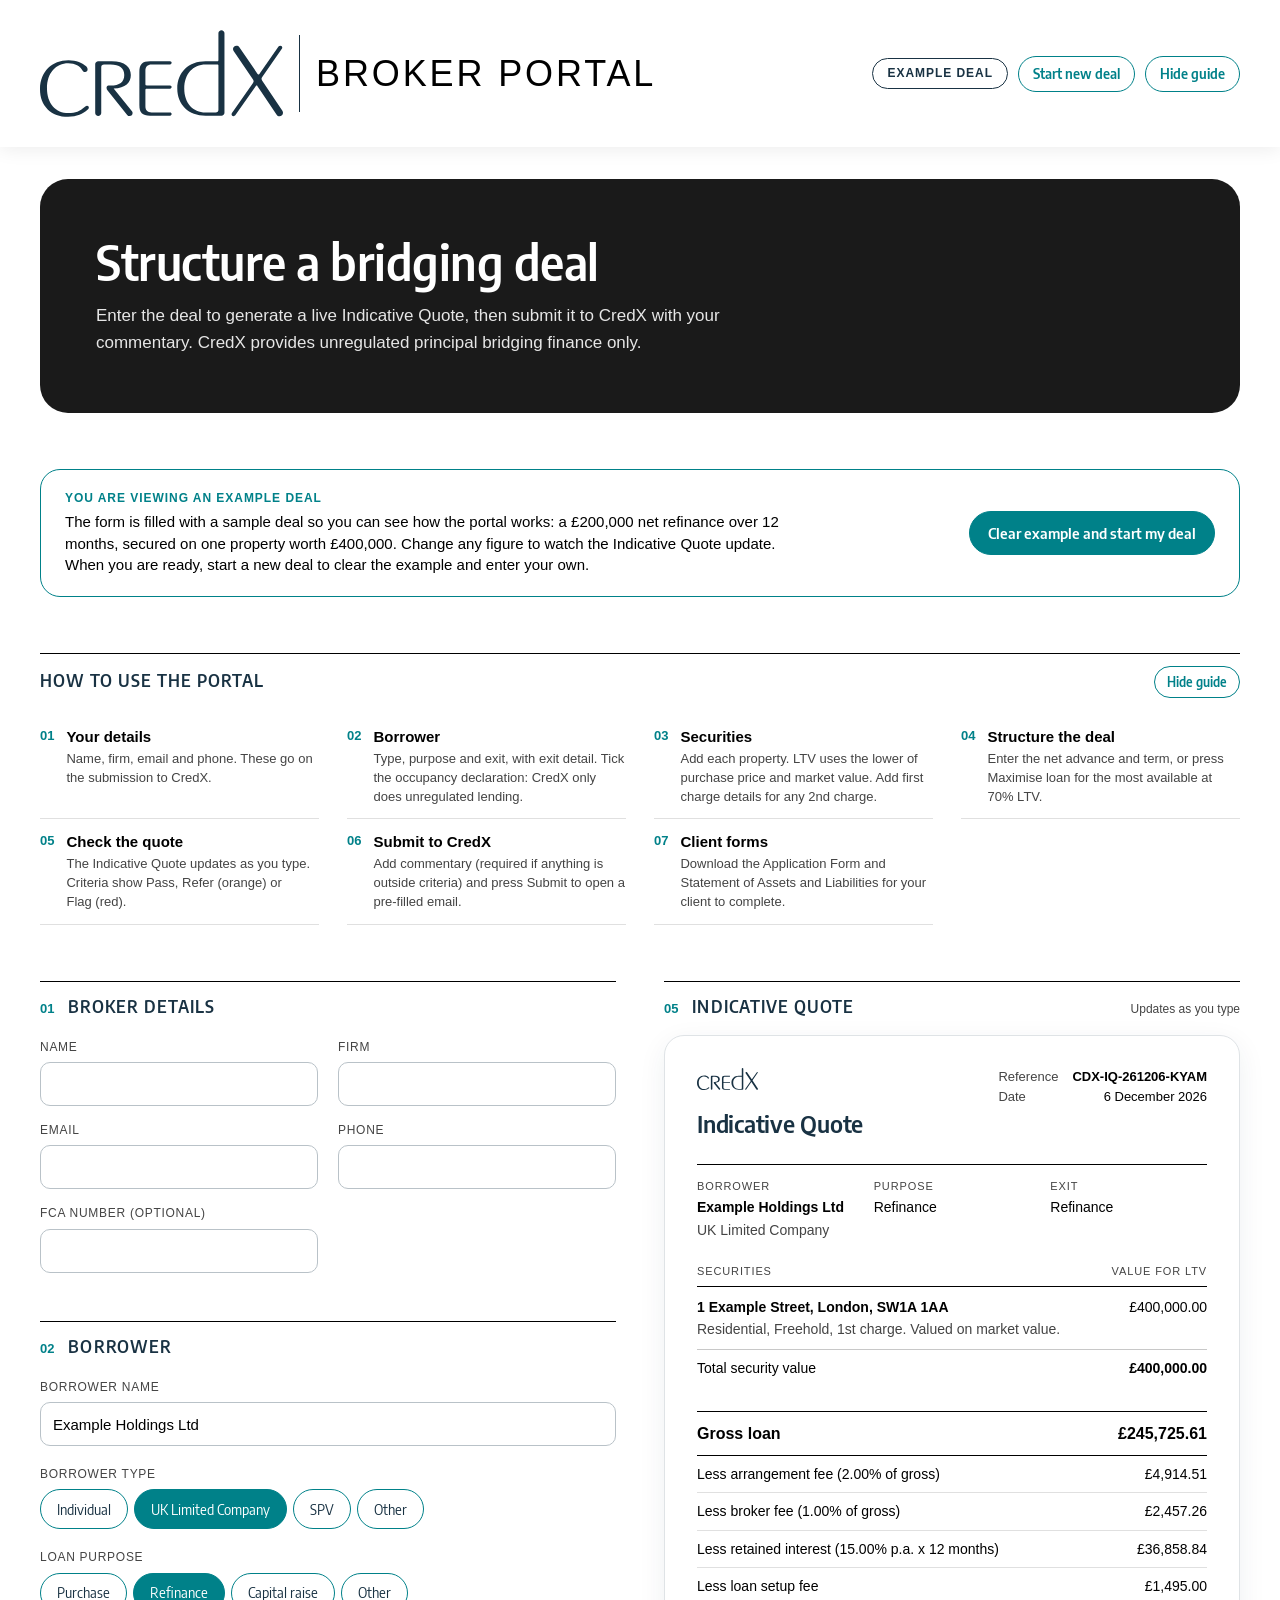
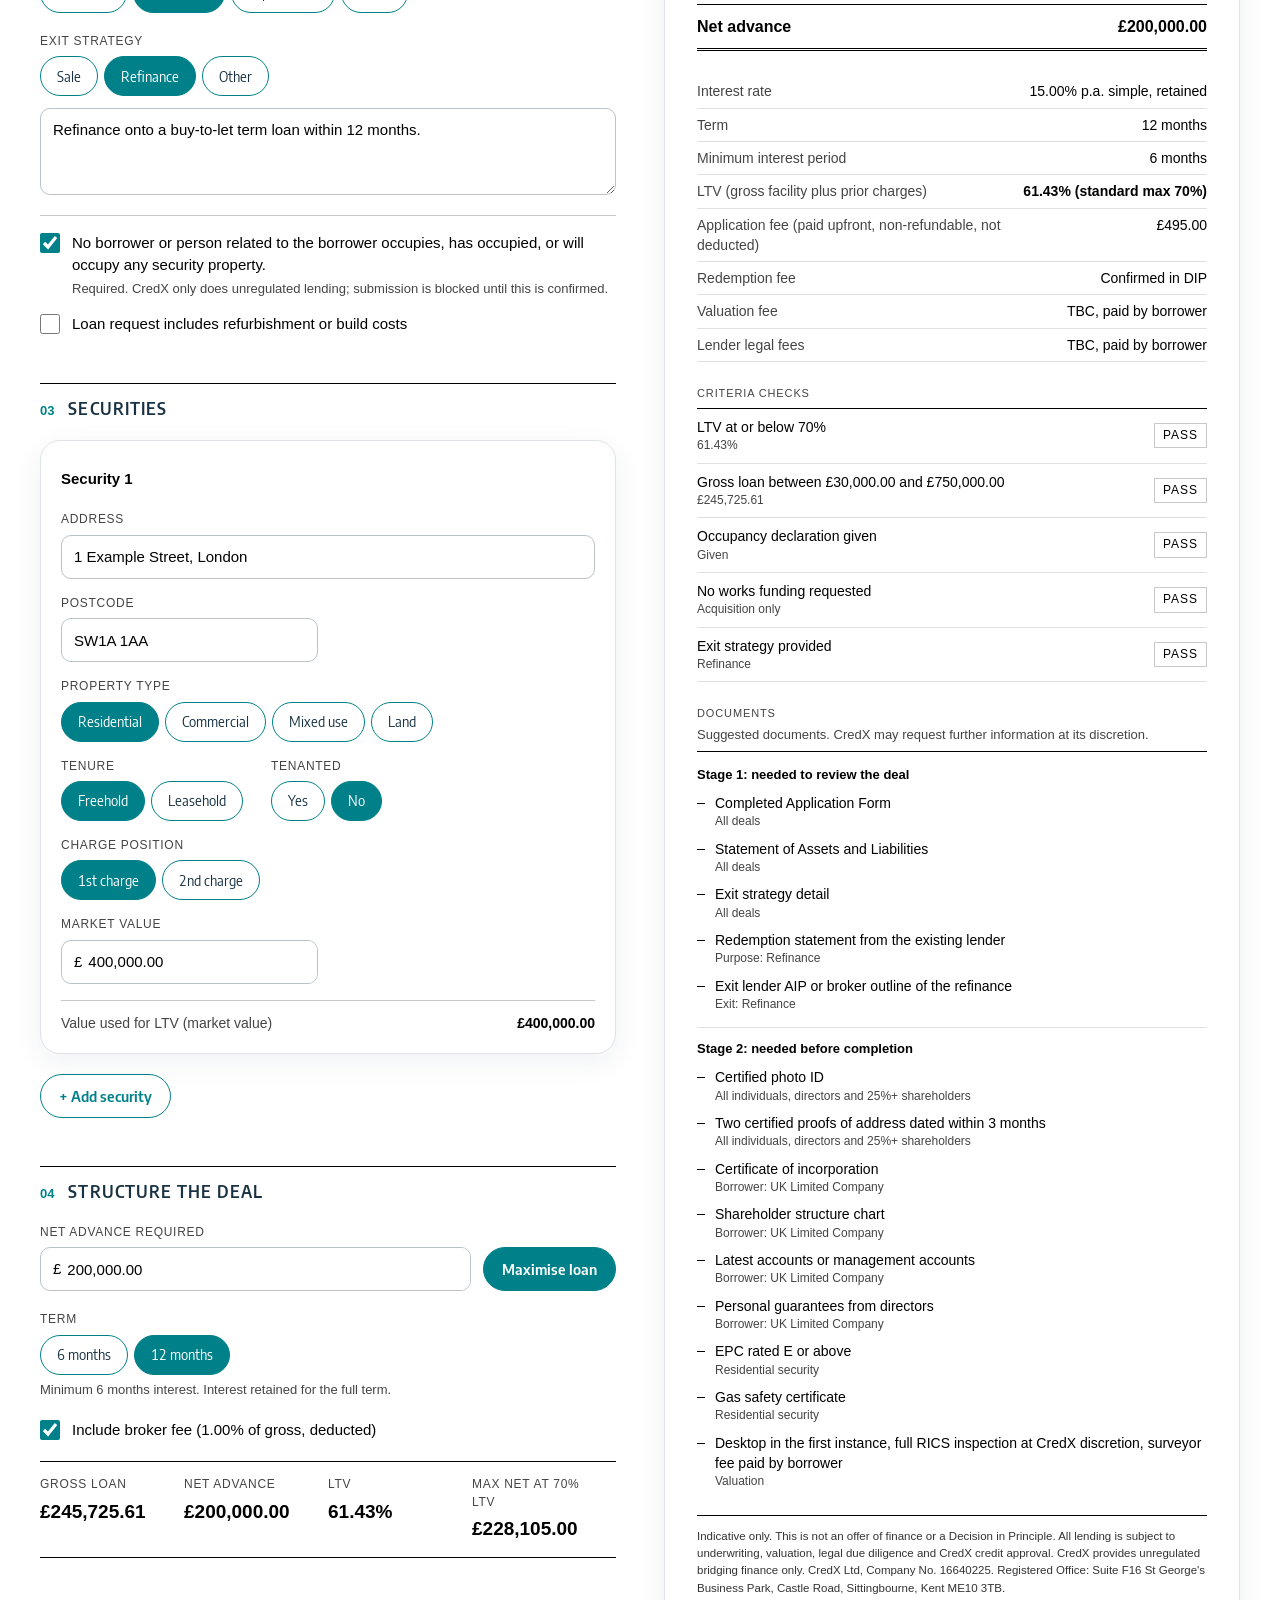
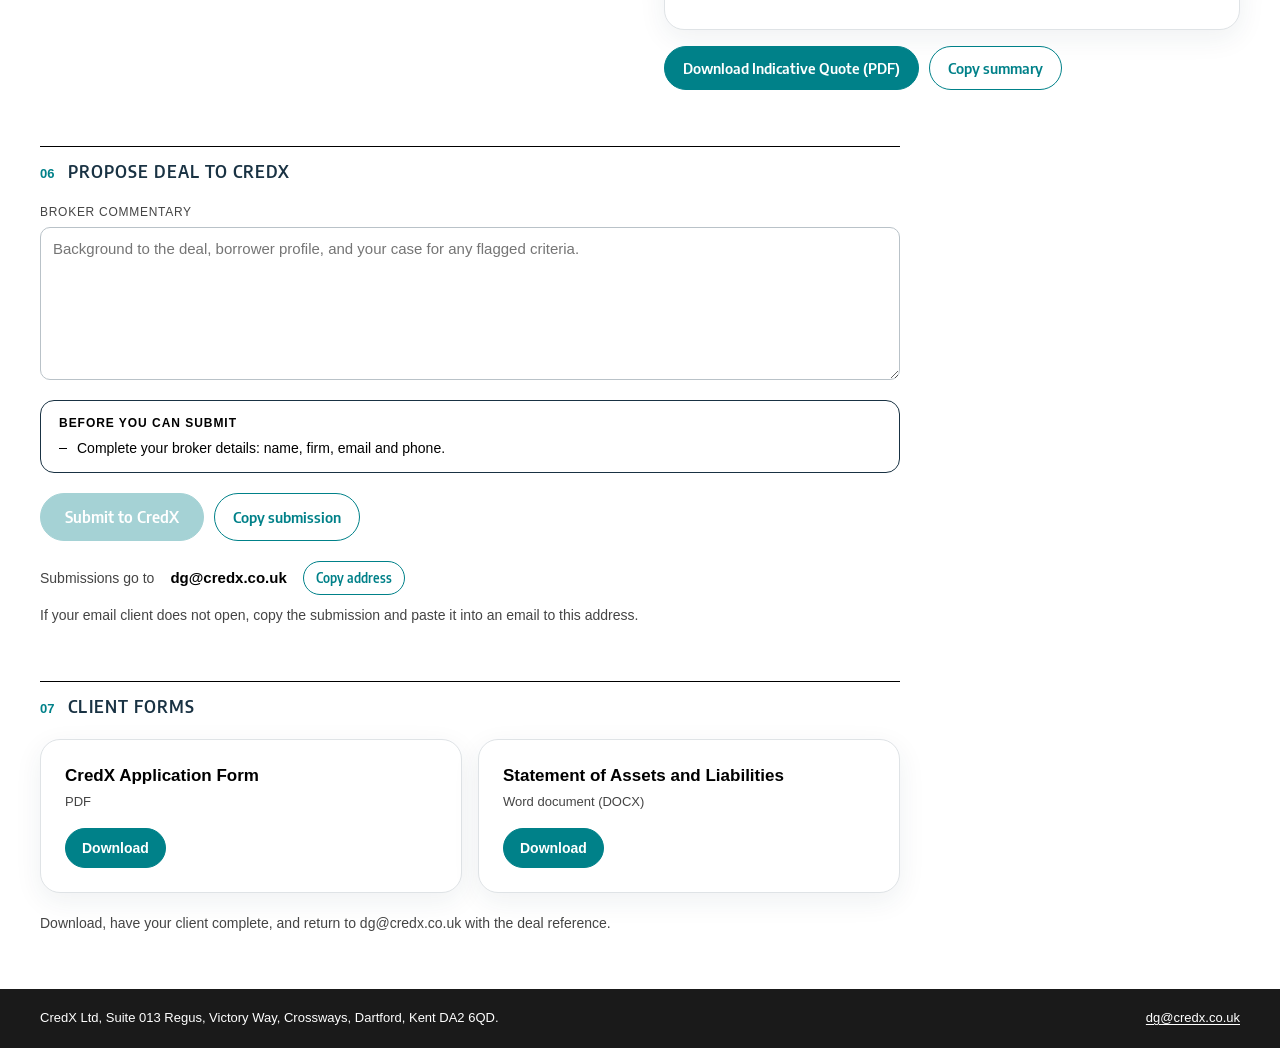
==== commit 3a631ba5: "Show guide Brokers who closed the "How to use the portal" guide by accident had no obvious way back." ====
--- a/index.html
+++ b/index.html
@@ -61,6 +61,10 @@
       <a href="#step7"><span class="num">07</span><span class="txt"><b>Client forms</b><small>Download the Application Form and Statement of Assets and Liabilities for your client to complete.</small></span></a>
     </div>
   </section>
+  <div class="banner plain guide-closed" id="guideClosed" data-noprint>
+    <span>The step-by-step guide is hidden. Open it again at any time.</span>
+    <button type="button" class="btn btn-md" data-action="guide" aria-controls="guide">Show guide</button>
+  </div>
 
   <div class="main-grid">
 
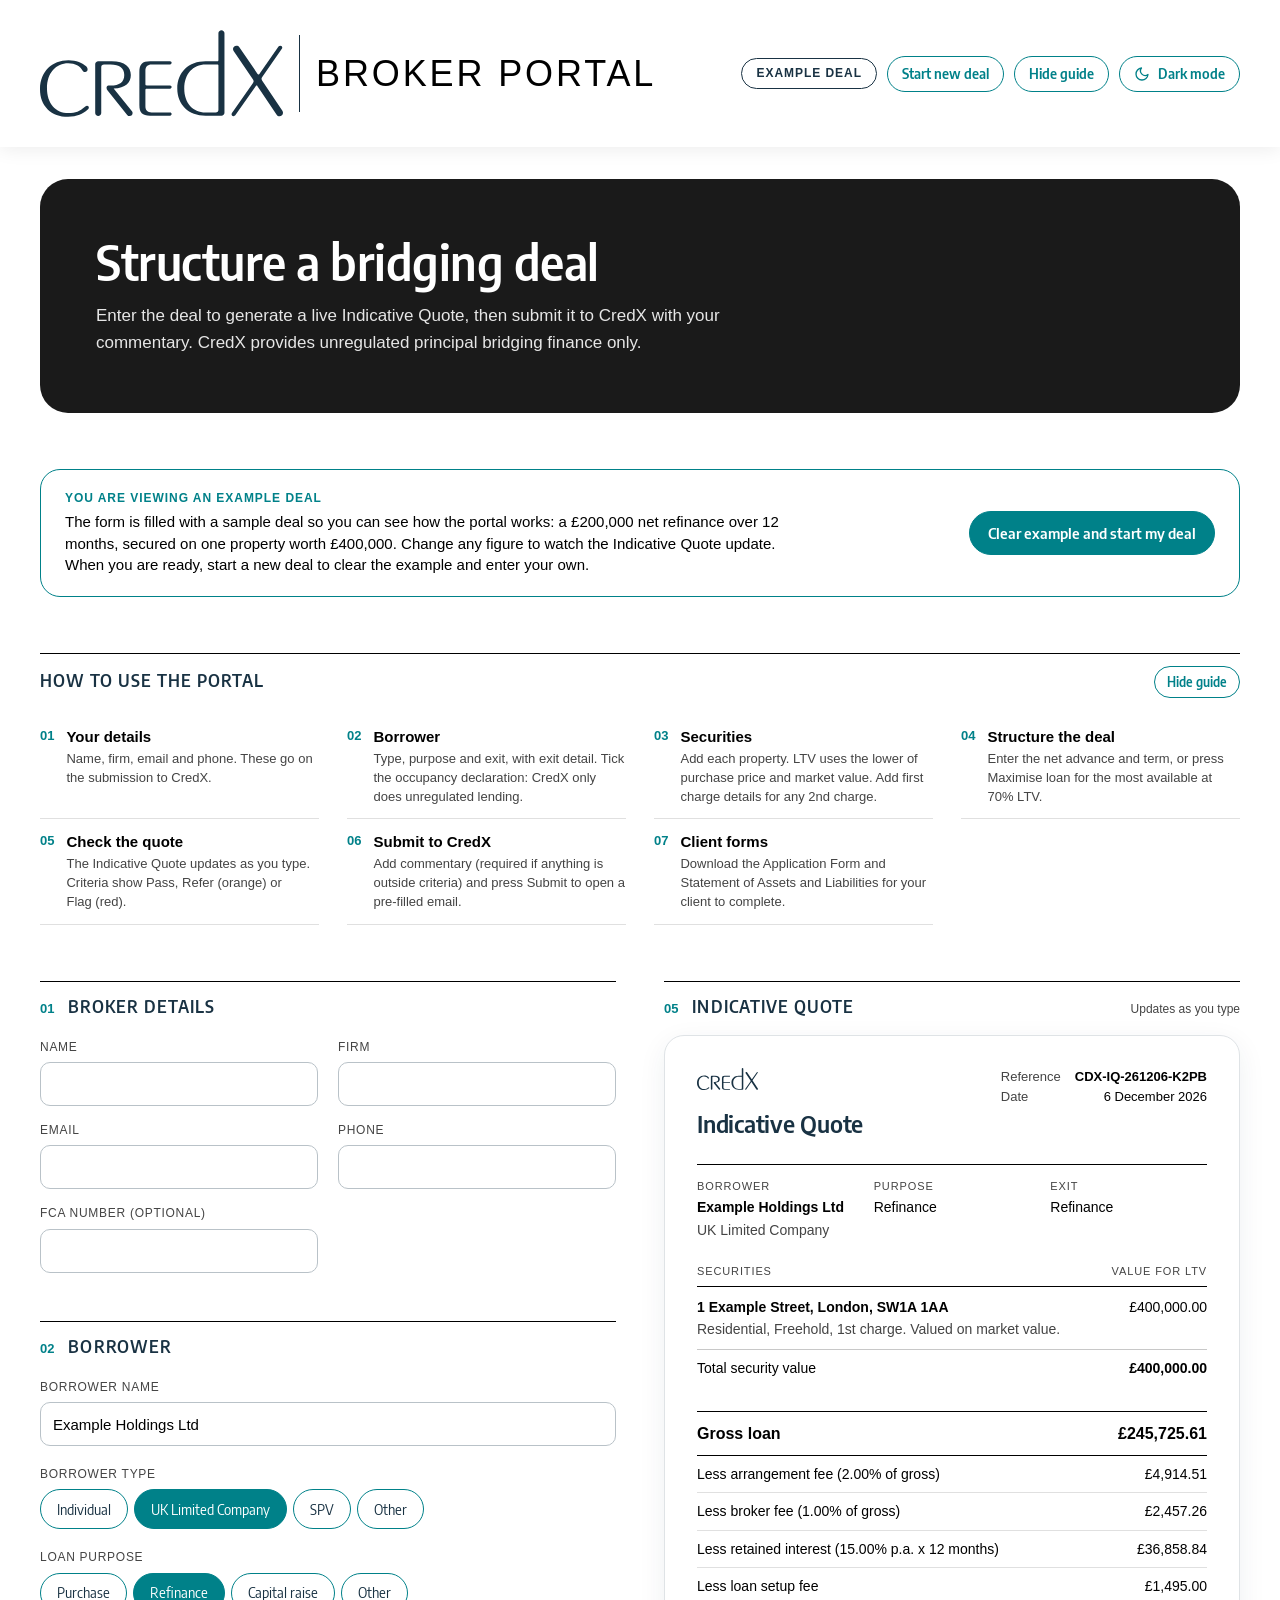
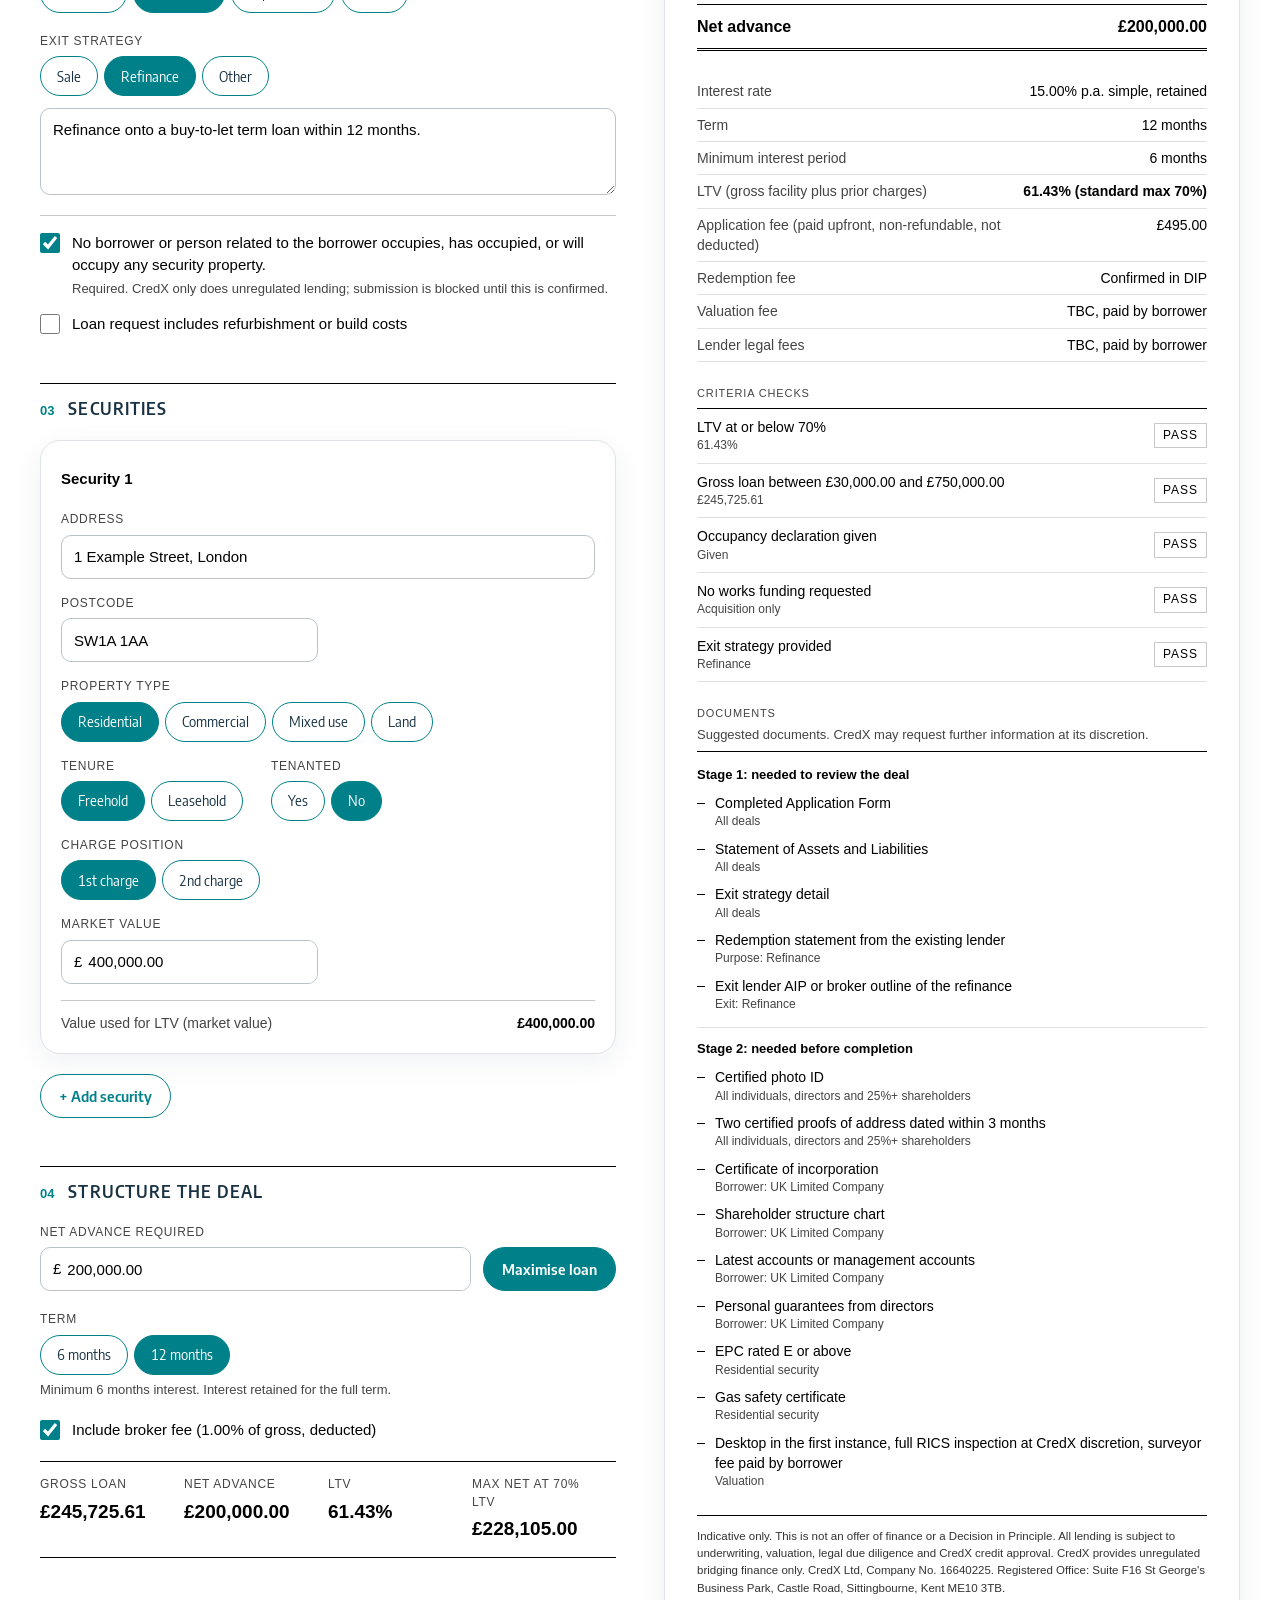
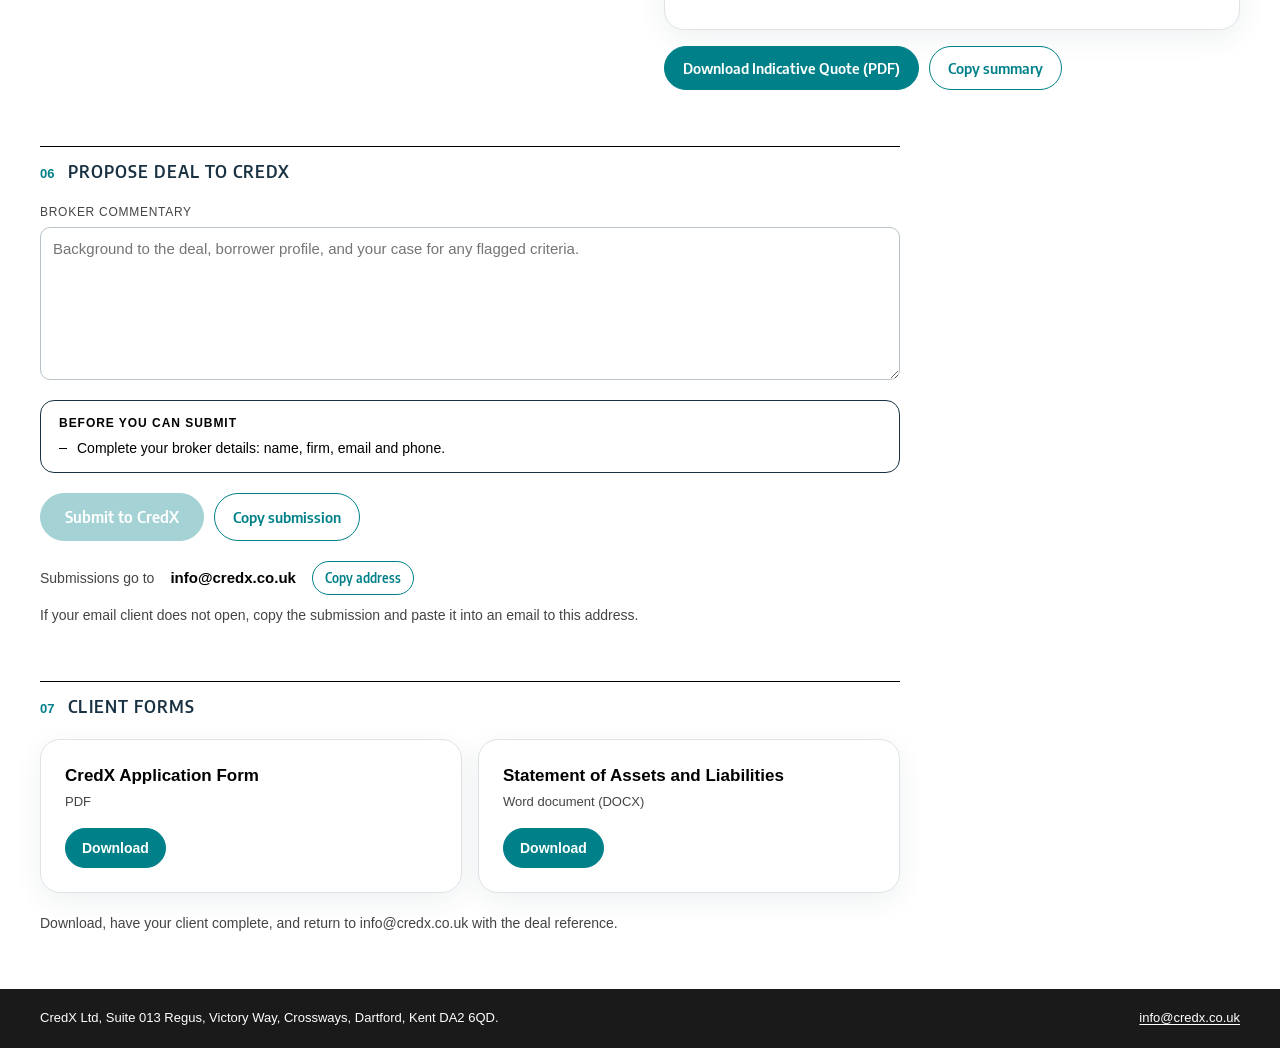
==== commit 09da6b3f: "Add light and dark modes Brokers can now switch the portal between light and dark.  Switch: a new bu" ====
--- a/index.html
+++ b/index.html
@@ -7,6 +7,10 @@
 <link rel="icon" href="assets/credx-logo.svg" type="image/svg+xml">
 <link rel="preload" href="assets/fonts/encode-sans-semi-condensed-600.woff2" as="font" type="font/woff2" crossorigin>
 <link rel="stylesheet" href="css/portal.css">
+<script>
+  // Apply a saved light/dark choice before the page paints, so it doesn't flash.
+  try { var t = localStorage.getItem('credx.theme'); if (t === 'light' || t === 'dark') document.documentElement.setAttribute('data-theme', t); } catch (e) { /* storage unavailable */ }
+</script>
 </head>
 <body>
 <div class="page">
@@ -14,7 +18,7 @@
 <header class="site-header" data-noprint>
   <div class="wrap">
     <div class="brand">
-      <img src="assets/credx-logo.svg" alt="CredX">
+      <img class="logo-img" src="assets/credx-logo.svg" alt="CredX">
       <span class="divider" aria-hidden="true"></span>
       <span class="title">Broker Portal</span>
     </div>
@@ -23,6 +27,11 @@
       <button type="button" class="btn btn-sm" data-action="example" id="loadExampleTop">Load example deal</button>
       <button type="button" class="btn btn-sm" data-action="clear">Start new deal</button>
       <button type="button" class="btn btn-sm" data-action="guide" id="guideToggle" aria-controls="guide">Hide guide</button>
+      <button type="button" class="btn btn-sm theme-toggle" id="themeToggle" aria-pressed="false">
+        <svg class="icon-moon" viewBox="0 0 24 24" fill="none" stroke="currentColor" stroke-width="2" stroke-linecap="round" stroke-linejoin="round" aria-hidden="true"><path d="M21 12.8A9 9 0 1 1 11.2 3a7 7 0 0 0 9.8 9.8z"/></svg>
+        <svg class="icon-sun" viewBox="0 0 24 24" fill="none" stroke="currentColor" stroke-width="2" stroke-linecap="round" aria-hidden="true"><circle cx="12" cy="12" r="4"/><path d="M12 2v2M12 20v2M4.9 4.9l1.4 1.4M17.7 17.7l1.4 1.4M2 12h2M20 12h2M4.9 19.1l1.4-1.4M17.7 6.3l1.4-1.4"/></svg>
+        <span id="themeLabel">Dark mode</span>
+      </button>
     </div>
   </div>
 </header>
@@ -158,7 +167,7 @@
       <article class="quote card">
         <div class="q-head">
           <div class="logo">
-            <img src="assets/credx-logo.svg" alt="CredX">
+            <img class="logo-img" src="assets/credx-logo.svg" alt="CredX">
             <h3>Indicative Quote</h3>
           </div>
           <div class="q-meta">
--- a/css/portal.css
+++ b/css/portal.css
@@ -17,58 +17,128 @@
   unicode-range: U+0000-00FF, U+0131, U+0152-0153, U+02BB-02BC, U+02C6, U+02DA, U+02DC, U+0304, U+0308, U+0329, U+2000-206F, U+20AC, U+2122, U+2191, U+2193, U+2212, U+2215, U+FEFF, U+FFFD;
 }
 
+/* ===== Theme colours =====
+   Light is the default and is always used for print. Dark applies on screen only:
+   when the broker picks it, or when their device is set to dark and they haven't chosen. */
 :root {
-  --ink: #000;
-  --navy: #193243;
-  --teal: #008189;
-  --teal-ring: rgba(0, 129, 137, .18);
-  --dark: #1a1a1a;
-  --muted: #444;
+  color-scheme: light;
+  --bg: #fff;             /* page */
+  --surface: #fff;        /* inputs, cards, unselected options */
+  --ink: #000;            /* text and strong rules */
+  --muted: #444;          /* secondary text */
+  --fine: #333;           /* small print */
+  --heading: #193243;     /* navy headings and outlines */
+  --accent: #008189;      /* teal text, outlines, links */
+  --accent-fill: #008189; /* teal button and selected-option fill */
+  --on-accent: #fff;
+  --accent-ring: rgba(0, 129, 137, .18);
+  --band: #1a1a1a;        /* intro banner and footer */
+  --band-ink: #fff;
+  --band-muted: #e6e6e6;
   --rule: #c8c8c8;
   --hair: #e0e0e0;
   --field: #b9c2c8;
   --card: #dfe3e6;
   --shadow: 0 8px 28px rgba(25, 50, 67, .07);
+  --header-shadow: 0 2px 18px rgba(0, 0, 0, .08);
   --amber: #B45309;
   --red: #C62828;
+  --logo-filter: none;
   --gutter: clamp(16px, 4vw, 40px);
   --display: "Encode Sans Semi Condensed", Aptos, "Segoe UI", Calibri, sans-serif;
 }
-
-html, body { margin: 0; padding: 0; background: #fff; color: var(--ink); }
+@media screen {
+  :root[data-theme="dark"] {
+    color-scheme: dark;
+    --bg: #0f1518;
+    --surface: #172127;
+    --ink: #e6ebee;
+    --muted: #a9b4bb;
+    --fine: #a9b4bb;
+    --heading: #cfe3ea;
+    --accent: #4cc3c9;
+    --accent-fill: #008189;
+    --on-accent: #fff;
+    --accent-ring: rgba(76, 195, 201, .28);
+    --band: #1b262d;
+    --band-ink: #fff;
+    --band-muted: #c9d3d8;
+    --rule: #3a4851;
+    --hair: #27343c;
+    --field: #4a5a64;
+    --card: #2a3841;
+    --shadow: 0 8px 28px rgba(0, 0, 0, .35);
+    --header-shadow: 0 2px 18px rgba(0, 0, 0, .5);
+    --amber: #F2A444;
+    --red: #FF7A7A;
+    --logo-filter: brightness(0) invert(1);
+  }
+}
+@media screen and (prefers-color-scheme: dark) {
+  :root:not([data-theme="light"]) {
+    color-scheme: dark;
+    --bg: #0f1518;
+    --surface: #172127;
+    --ink: #e6ebee;
+    --muted: #a9b4bb;
+    --fine: #a9b4bb;
+    --heading: #cfe3ea;
+    --accent: #4cc3c9;
+    --accent-fill: #008189;
+    --on-accent: #fff;
+    --accent-ring: rgba(76, 195, 201, .28);
+    --band: #1b262d;
+    --band-ink: #fff;
+    --band-muted: #c9d3d8;
+    --rule: #3a4851;
+    --hair: #27343c;
+    --field: #4a5a64;
+    --card: #2a3841;
+    --shadow: 0 8px 28px rgba(0, 0, 0, .35);
+    --header-shadow: 0 2px 18px rgba(0, 0, 0, .5);
+    --amber: #F2A444;
+    --red: #FF7A7A;
+    --logo-filter: brightness(0) invert(1);
+  }
+}
+
+html, body { margin: 0; padding: 0; background: var(--bg); color: var(--ink); }
 body { font-family: Aptos, "Segoe UI", Calibri, sans-serif; font-variant-numeric: tabular-nums; -webkit-text-size-adjust: 100%; }
 * { box-sizing: border-box; }
-a { color: var(--teal); text-decoration: underline; text-underline-offset: 2px; }
-a:hover { color: var(--navy); text-decoration-thickness: 2px; }
+a { color: var(--accent); text-decoration: underline; text-underline-offset: 2px; }
+a:hover { color: var(--heading); text-decoration-thickness: 2px; }
 input, textarea, select { font-family: inherit; font-variant-numeric: tabular-nums; }
 button, h1, h2, h3 { font-family: var(--display); font-variant-numeric: tabular-nums; }
-input[type=checkbox] { accent-color: var(--teal); }
+input[type=checkbox] { accent-color: var(--accent-fill); }
 [hidden] { display: none !important; }
 section[id^="step"] { scroll-margin-top: 16px; }
 @media (prefers-reduced-motion: no-preference) { html { scroll-behavior: smooth; } }
+.logo-img { filter: var(--logo-filter); }
 
 .page { min-height: 100vh; display: flex; flex-direction: column; font-size: 15px; line-height: 1.45; }
 .wrap { max-width: 1280px; margin: 0 auto; width: 100%; }
 
 /* Header */
-.site-header { background: #fff; box-shadow: 0 2px 18px rgba(0, 0, 0, .08); position: relative; z-index: 20; }
+.site-header { background: var(--bg); box-shadow: var(--header-shadow); position: relative; z-index: 20; }
 .site-header .wrap { padding: 18px var(--gutter); display: flex; flex-wrap: wrap; align-items: center; justify-content: space-between; gap: 16px; }
 .brand { display: flex; align-items: center; gap: 16px; min-width: 0; }
 .brand img { width: 243px; max-width: 42vw; height: auto; aspect-ratio: 243 / 111; object-fit: contain; display: block; }
-.brand .divider { width: 1px; height: 77px; max-height: 18vw; background: var(--navy); flex: none; }
+.brand .divider { width: 1px; height: 77px; max-height: 18vw; background: var(--heading); flex: none; }
 .brand .title { letter-spacing: .08em; text-transform: uppercase; font-size: clamp(18px, 4.5vw, 36px); line-height: 1.1; }
 .header-actions { display: flex; flex-wrap: wrap; align-items: center; gap: 10px; }
-.tag { flex: none; white-space: nowrap; border: 1.5px solid var(--navy); color: var(--navy); border-radius: 999px; font-weight: 600; padding: 6px 14px; font-size: 12px; letter-spacing: .08em; text-transform: uppercase; }
+.tag { flex: none; white-space: nowrap; border: 1.5px solid var(--heading); color: var(--heading); border-radius: 999px; font-weight: 600; padding: 6px 14px; font-size: 12px; letter-spacing: .08em; text-transform: uppercase; }
+.theme-toggle { display: inline-flex; align-items: center; gap: 8px; }
+.theme-toggle svg { width: 16px; height: 16px; flex: none; }
 
 /* Buttons: teal outline pill by default, filled teal for primary */
-.btn { flex: none; white-space: nowrap; height: 44px; padding: 0 18px; border: 1.5px solid var(--teal); border-radius: 999px; background: #fff; color: var(--teal); font-size: 15px; font-weight: 600; cursor: pointer; }
+.btn { flex: none; white-space: nowrap; height: 44px; padding: 0 18px; border: 1.5px solid var(--accent); border-radius: 999px; background: var(--surface); color: var(--accent); font-size: 15px; font-weight: 600; cursor: pointer; }
 .btn:hover { text-decoration: underline; }
-.btn:focus-visible, .seg button:focus-visible, .dl:focus-visible, .guide a:focus-visible { outline: 2px solid var(--teal); outline-offset: 2px; }
+.btn:focus-visible, .seg button:focus-visible, .dl:focus-visible, .guide a:focus-visible { outline: 2px solid var(--accent); outline-offset: 2px; }
 .btn-sm { height: 36px; padding: 0 14px; font-size: 14px; }
 .btn-md { height: 40px; padding: 0 16px; font-size: 14px; }
 .btn-xs { height: 34px; padding: 0 12px; font-size: 13px; }
 .btn-xxs { height: 32px; padding: 0 12px; font-size: 13px; }
-.btn-primary { border: 1px solid var(--teal); background: var(--teal); color: #fff; }
+.btn-primary { border: 1px solid var(--accent-fill); background: var(--accent-fill); color: var(--on-accent); }
 .btn-lg { height: 48px; padding: 0 24px; font-size: 16px; }
 .btn-tall { height: 48px; }
 .btn[disabled] { opacity: .35; cursor: not-allowed; }
@@ -76,14 +146,14 @@
 
 /* Layout */
 main.wrap { flex: 1; padding: 32px var(--gutter) 56px; display: flex; flex-direction: column; gap: 56px; }
-.hero { display: flex; flex-direction: column; gap: 12px; background: var(--dark); color: #fff; border-radius: 28px; padding: clamp(28px, 5vw, 56px); }
-.hero h1 { margin: 0; color: #fff; font-size: clamp(30px, 5vw, 48px); font-weight: 600; letter-spacing: -.01em; line-height: 1.15; }
-.hero p { margin: 0; max-width: 720px; color: #e6e6e6; font-size: 17px; line-height: 1.6; text-wrap: pretty; }
+.hero { display: flex; flex-direction: column; gap: 12px; background: var(--band); color: var(--band-ink); border-radius: 28px; padding: clamp(28px, 5vw, 56px); }
+.hero h1 { margin: 0; color: var(--band-ink); font-size: clamp(30px, 5vw, 48px); font-weight: 600; letter-spacing: -.01em; line-height: 1.15; }
+.hero p { margin: 0; max-width: 720px; color: var(--band-muted); font-size: 17px; line-height: 1.6; text-wrap: pretty; }
 
 .banner { border-radius: 20px; display: flex; flex-wrap: wrap; align-items: center; justify-content: space-between; }
-.banner.example { border: 1.5px solid var(--teal); padding: 20px 24px; gap: 16px 24px; }
+.banner.example { border: 1.5px solid var(--accent); padding: 20px 24px; gap: 16px 24px; }
 .banner.example .copy { display: flex; flex-direction: column; gap: 4px; max-width: 720px; flex: 1 1 320px; min-width: 0; }
-.banner.example .k { font-size: 12px; font-weight: 700; letter-spacing: .08em; text-transform: uppercase; color: var(--teal); }
+.banner.example .k { font-size: 12px; font-weight: 700; letter-spacing: .08em; text-transform: uppercase; color: var(--accent); }
 .banner.example .copy span:last-child { min-width: 0; text-wrap: pretty; }
 .banner.plain { border: 1px solid var(--card); padding: 16px 24px; gap: 12px 24px; }
 .banner.plain > span { flex: 1 1 320px; min-width: 0; color: var(--muted); }
@@ -93,7 +163,7 @@
 .guide-grid { display: grid; grid-template-columns: repeat(auto-fit, minmax(min(100%, 220px), 1fr)); gap: 0 28px; }
 .guide a { display: flex; gap: 12px; align-items: flex-start; padding: 12px 0; border-bottom: 1px solid var(--hair); color: var(--ink); text-decoration: none; }
 .guide a:hover { text-decoration: underline; color: var(--ink); }
-.guide .num { flex: none; font-size: 13px; font-weight: 600; color: var(--teal); margin-top: 1px; }
+.guide .num { flex: none; font-size: 13px; font-weight: 600; color: var(--accent); margin-top: 1px; }
 .guide .txt { display: flex; flex-direction: column; gap: 2px; min-width: 0; }
 .guide .txt b { font-weight: 600; }
 .guide .txt small { font-size: 13px; color: var(--muted); text-wrap: pretty; }
@@ -105,8 +175,8 @@
 section.block { display: flex; flex-direction: column; gap: 20px; min-width: 0; }
 section.quote-block { gap: 16px; }
 .sec-head { display: flex; align-items: baseline; gap: 14px; border-top: 1px solid var(--ink); padding-top: 12px; }
-.sec-head .n { font-size: 13px; color: var(--teal); font-weight: 600; }
-.sec-head h2 { margin: 0; flex: none; white-space: nowrap; color: var(--navy); font-size: 17px; font-weight: 600; letter-spacing: .06em; text-transform: uppercase; }
+.sec-head .n { font-size: 13px; color: var(--accent); font-weight: 600; }
+.sec-head h2 { margin: 0; flex: none; white-space: nowrap; color: var(--heading); font-size: 17px; font-weight: 600; letter-spacing: .06em; text-transform: uppercase; }
 .sec-head .aside { margin-left: auto; font-size: 12px; color: var(--muted); }
 
 /* Fields */
@@ -115,18 +185,18 @@
 .fields .full { grid-column: 1 / -1; }
 .field { display: flex; flex-direction: column; gap: 6px; min-width: 0; }
 .lbl { font-size: 12px; letter-spacing: .06em; text-transform: uppercase; color: var(--muted); }
-.input, .textarea { width: 100%; border: 1px solid var(--field); border-radius: 10px; font-size: 15px; background: #fff; color: var(--ink); outline: none; }
+.input, .textarea { width: 100%; border: 1px solid var(--field); border-radius: 10px; font-size: 15px; background: var(--surface); color: var(--ink); outline: none; }
 .input { height: 44px; padding: 0 12px; }
 .textarea { padding: 10px 12px; line-height: 1.45; resize: vertical; }
-.input:focus, .textarea:focus, .money:focus-within { border-color: var(--teal); box-shadow: 0 0 0 3px var(--teal-ring); }
+.input:focus, .textarea:focus, .money:focus-within { border-color: var(--accent); box-shadow: 0 0 0 3px var(--accent-ring); }
 .upper { text-transform: uppercase; }
-.money { display: flex; align-items: center; border: 1px solid var(--field); border-radius: 10px; overflow: hidden; height: 44px; background: #fff; }
+.money { display: flex; align-items: center; border: 1px solid var(--field); border-radius: 10px; overflow: hidden; height: 44px; background: var(--surface); }
 .money span { padding: 0 0 0 12px; }
-.money input { flex: 1; min-width: 0; height: 42px; padding: 0 12px 0 6px; border: none; font-size: 15px; background: #fff; color: var(--ink); outline: none; }
+.money input { flex: 1; min-width: 0; height: 42px; padding: 0 12px 0 6px; border: none; font-size: 15px; background: var(--surface); color: var(--ink); outline: none; }
 
 .seg { display: flex; flex-wrap: wrap; gap: 6px; }
-.seg button { flex: none; white-space: nowrap; min-height: 40px; padding: 0 16px; border: 1px solid var(--teal); border-radius: 999px; font-size: 14px; cursor: pointer; background: #fff; color: var(--navy); }
-.seg button[aria-pressed="true"] { background: var(--teal); color: #fff; }
+.seg button { flex: none; white-space: nowrap; min-height: 40px; padding: 0 16px; border: 1px solid var(--accent); border-radius: 999px; font-size: 14px; cursor: pointer; background: var(--surface); color: var(--heading); }
+.seg button[aria-pressed="true"] { border-color: var(--accent-fill); background: var(--accent-fill); color: var(--on-accent); }
 .seg-row { display: flex; flex-wrap: wrap; gap: 16px 28px; }
 
 .checks { display: flex; flex-direction: column; gap: 14px; border-top: 1px solid var(--rule); padding-top: 16px; }
@@ -142,7 +212,7 @@
 .flagbox .v { font-weight: 600; }
 
 /* Cards */
-.card { border: 1px solid var(--card); border-radius: 20px; box-shadow: var(--shadow); background: #fff; }
+.card { border: 1px solid var(--card); border-radius: 20px; box-shadow: var(--shadow); background: var(--surface); }
 
 /* Securities */
 .sec-card { display: flex; flex-direction: column; gap: 16px; padding: 20px; }
@@ -164,7 +234,7 @@
 .q-head { display: flex; justify-content: space-between; align-items: flex-start; gap: 16px; flex-wrap: wrap; }
 .q-head .logo { display: flex; flex-direction: column; gap: 6px; }
 .q-head img { height: 22px; width: auto; display: block; align-self: flex-start; }
-.q-head h3 { margin: 10px 0 0; font-size: 24px; font-weight: 600; color: var(--navy); letter-spacing: -.01em; }
+.q-head h3 { margin: 10px 0 0; font-size: 24px; font-weight: 600; color: var(--heading); letter-spacing: -.01em; }
 .q-meta { display: grid; grid-template-columns: auto auto; gap: 2px 14px; font-size: 13px; }
 .q-meta span:nth-child(odd) { color: var(--muted); }
 .q-meta span:nth-child(even) { text-align: right; white-space: nowrap; }
@@ -218,11 +288,11 @@
 .bullet::before { content: ""; flex: none; width: 8px; border-top: 1px solid var(--ink); margin-top: .72em; }
 .bullet > span { display: flex; flex-direction: column; min-width: 0; text-wrap: pretty; }
 .bullet small { font-size: 12px; color: var(--muted); }
-.disclaimer { margin: 0; border-top: 1px solid var(--ink); padding-top: 12px; font-size: 11.5px; line-height: 1.5; color: #333; text-wrap: pretty; }
+.disclaimer { margin: 0; border-top: 1px solid var(--ink); padding-top: 12px; font-size: 11.5px; line-height: 1.5; color: var(--fine); text-wrap: pretty; }
 .actions { display: flex; flex-wrap: wrap; gap: 10px; }
 
 /* Propose */
-.blockers { display: flex; flex-direction: column; gap: 6px; border: 1.5px solid var(--navy); border-radius: 14px; padding: 14px 18px; }
+.blockers { display: flex; flex-direction: column; gap: 6px; border: 1.5px solid var(--heading); border-radius: 14px; padding: 14px 18px; }
 .blockers .k { font-size: 12px; font-weight: 700; letter-spacing: .08em; text-transform: uppercase; }
 .done { margin: 0; border-top: 1px solid var(--ink); border-bottom: 1px solid var(--ink); padding: 12px 0; font-weight: 600; }
 .sendto { display: flex; flex-wrap: wrap; align-items: center; gap: 10px 16px; font-size: 14px; }
@@ -234,13 +304,13 @@
 .form-card { padding: 24px; display: flex; flex-direction: column; gap: 16px; justify-content: space-between; }
 .form-card > div { display: flex; flex-direction: column; gap: 4px; }
 .form-card .name { font-size: 17px; font-weight: 600; }
-.dl { align-self: flex-start; display: inline-flex; align-items: center; height: 40px; padding: 0 16px; border: 1px solid var(--teal); background: var(--teal); color: #fff; border-radius: 999px; font-weight: 600; text-decoration: none; font-size: 14px; }
-.dl:hover { color: #fff; text-decoration: underline; text-decoration-thickness: 1px; }
+.dl { align-self: flex-start; display: inline-flex; align-items: center; height: 40px; padding: 0 16px; border: 1px solid var(--accent-fill); background: var(--accent-fill); color: var(--on-accent); border-radius: 999px; font-weight: 600; text-decoration: none; font-size: 14px; }
+.dl:hover { color: var(--on-accent); text-decoration: underline; text-decoration-thickness: 1px; }
 
 /* Footer */
-.site-footer { background: var(--dark); color: #fff; }
+.site-footer { background: var(--band); color: var(--band-ink); }
 .site-footer .wrap { padding: 20px var(--gutter); display: flex; flex-wrap: wrap; justify-content: space-between; gap: 8px 24px; font-size: 13px; }
-.site-footer a { color: #fff; }
+.site-footer a { color: var(--band-ink); }
 
 .sr-only { position: absolute; width: 1px; height: 1px; padding: 0; margin: -1px; overflow: hidden; clip: rect(0 0 0 0); white-space: nowrap; border: 0; }
 
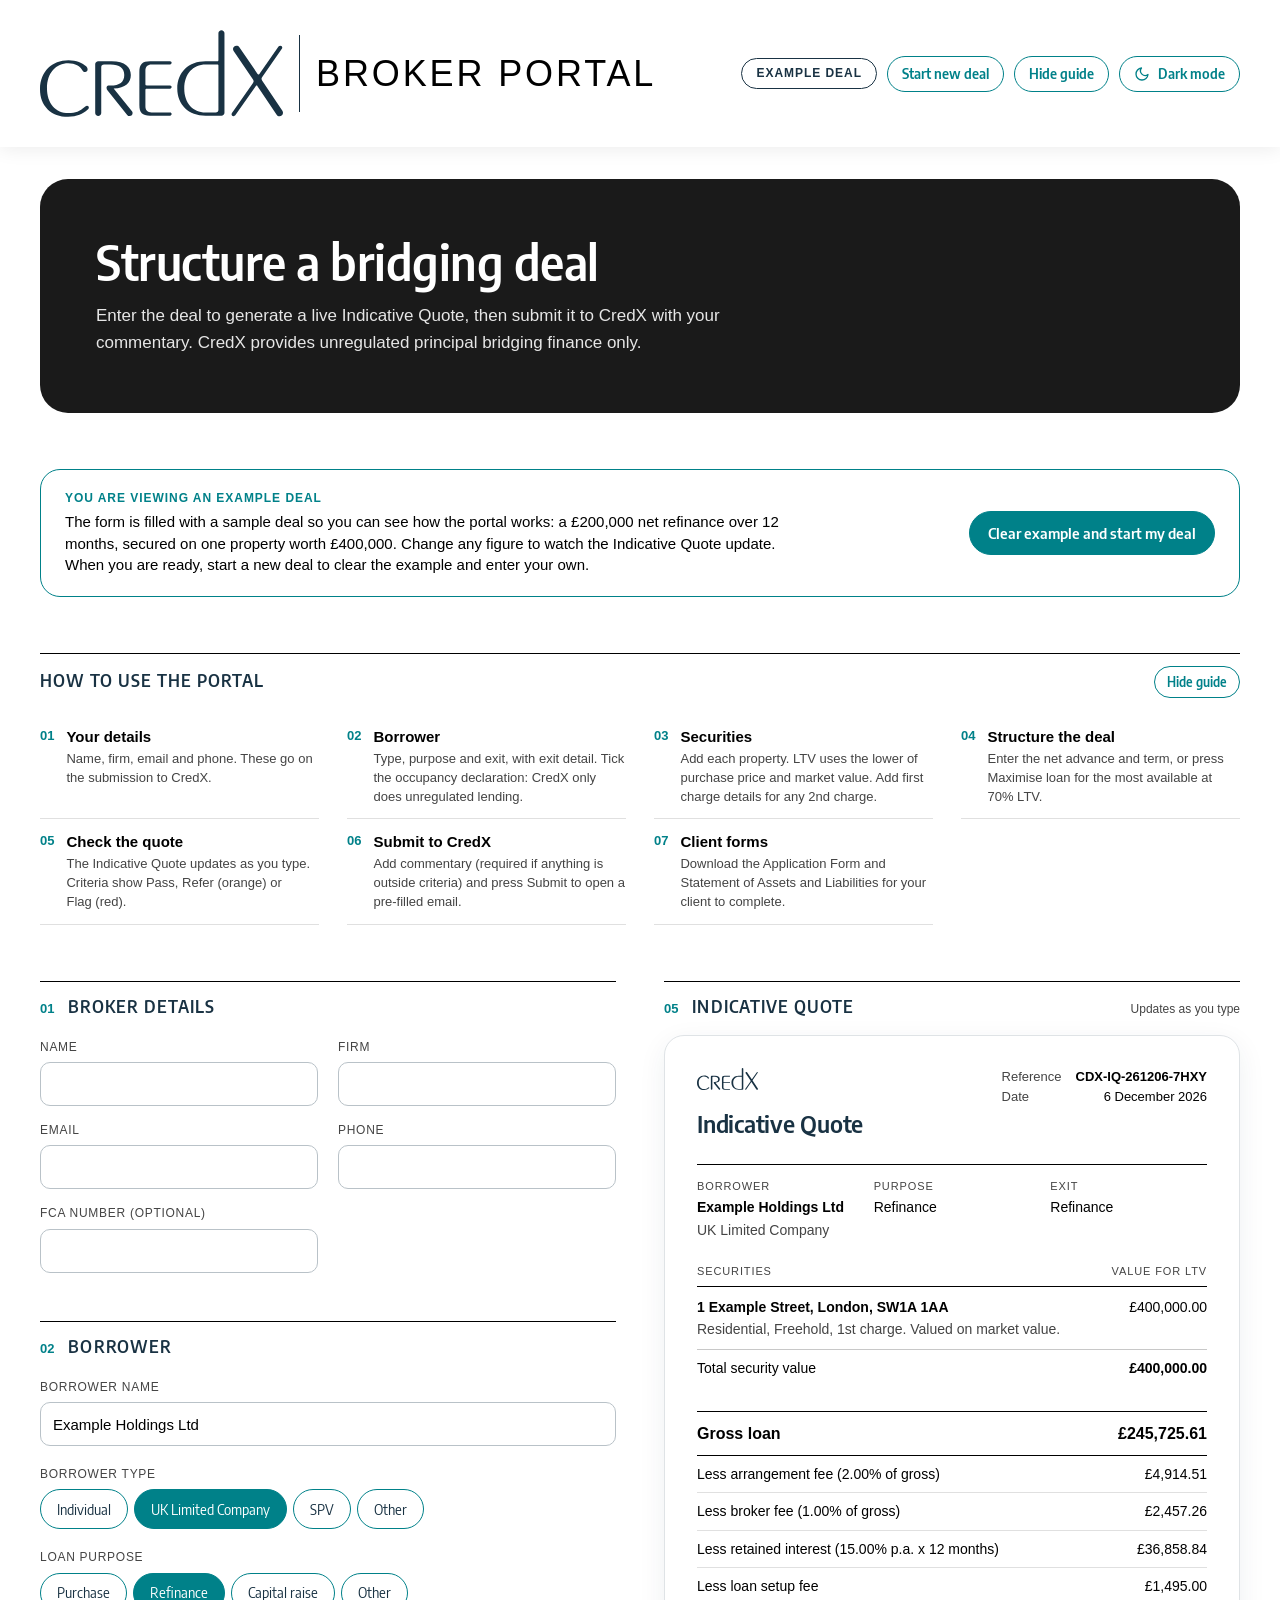
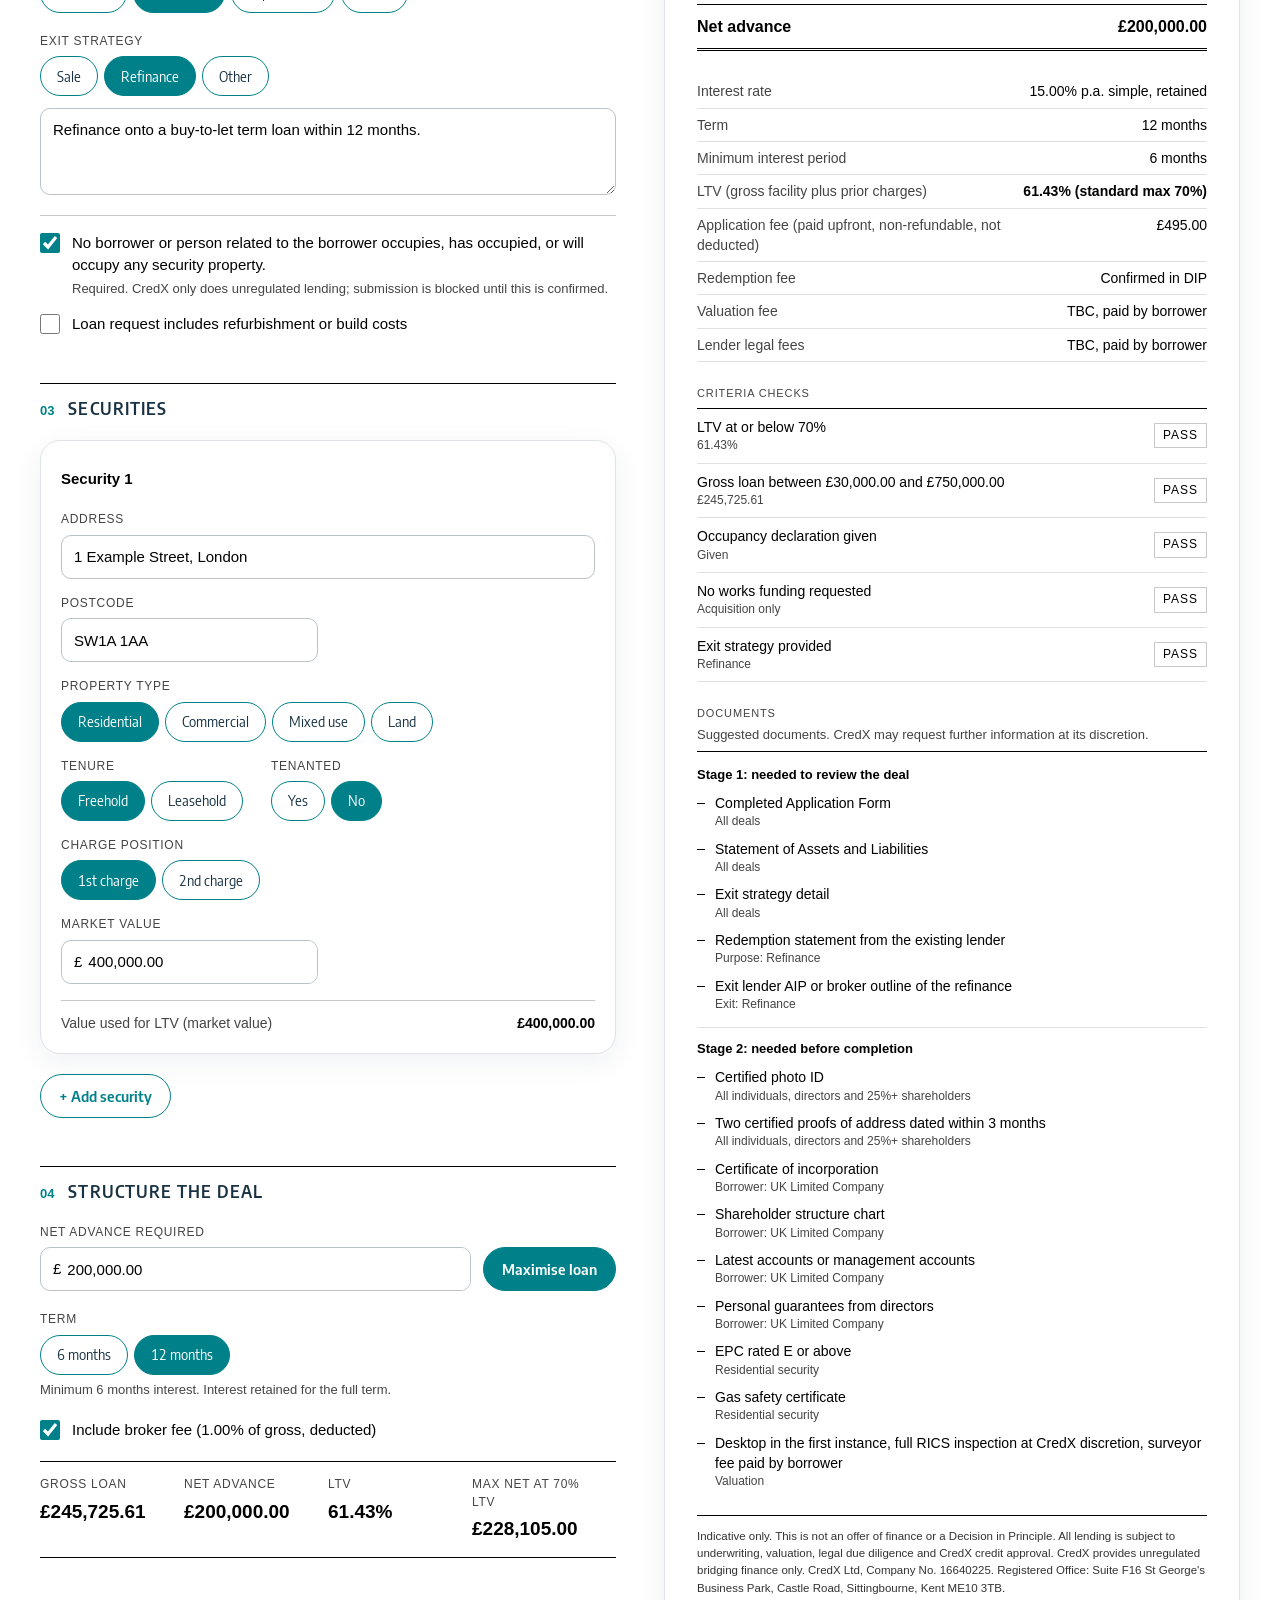
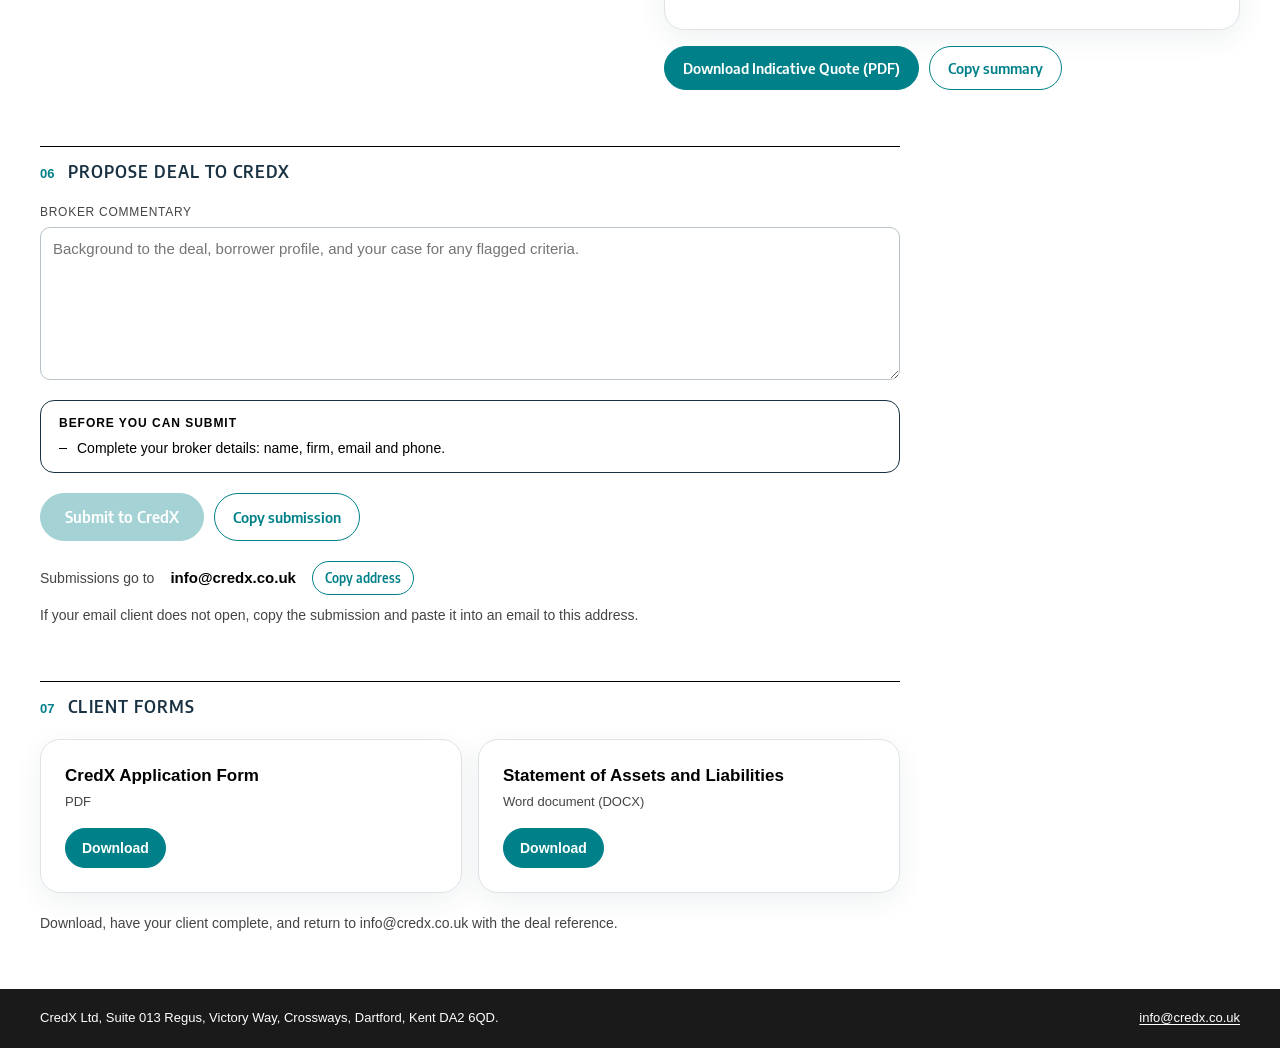
==== commit f70cdcb5: "Add CredX X icon for the browser tab and home screen The tab icon was the full CredX wordmark, which" ====
--- a/index.html
+++ b/index.html
@@ -4,7 +4,8 @@
 <meta charset="utf-8">
 <meta name="viewport" content="width=device-width, initial-scale=1">
 <title>CredX Broker Portal</title>
-<link rel="icon" href="assets/credx-logo.svg" type="image/svg+xml">
+<link rel="icon" href="assets/favicon.svg" type="image/svg+xml">
+<link rel="apple-touch-icon" href="assets/apple-touch-icon.png">
 <link rel="preload" href="assets/fonts/encode-sans-semi-condensed-600.woff2" as="font" type="font/woff2" crossorigin>
 <link rel="stylesheet" href="css/portal.css">
 <script>
